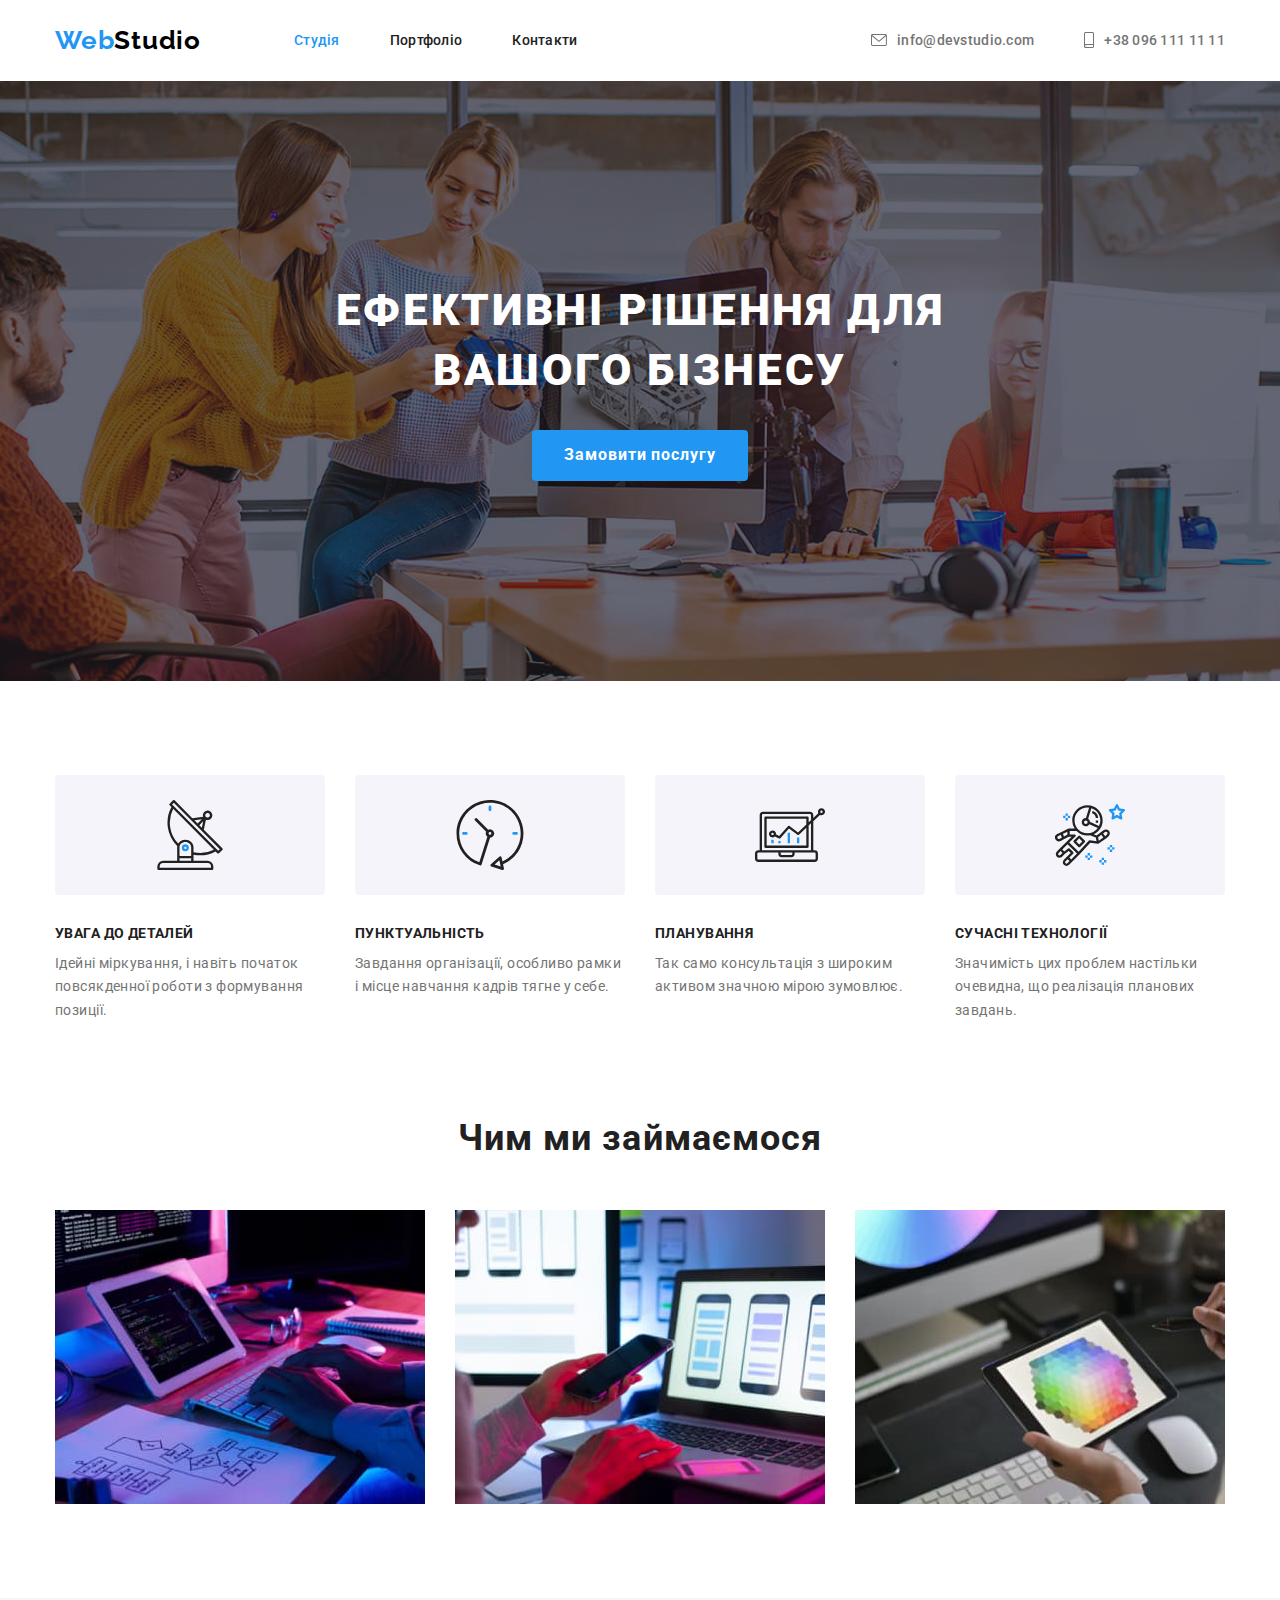
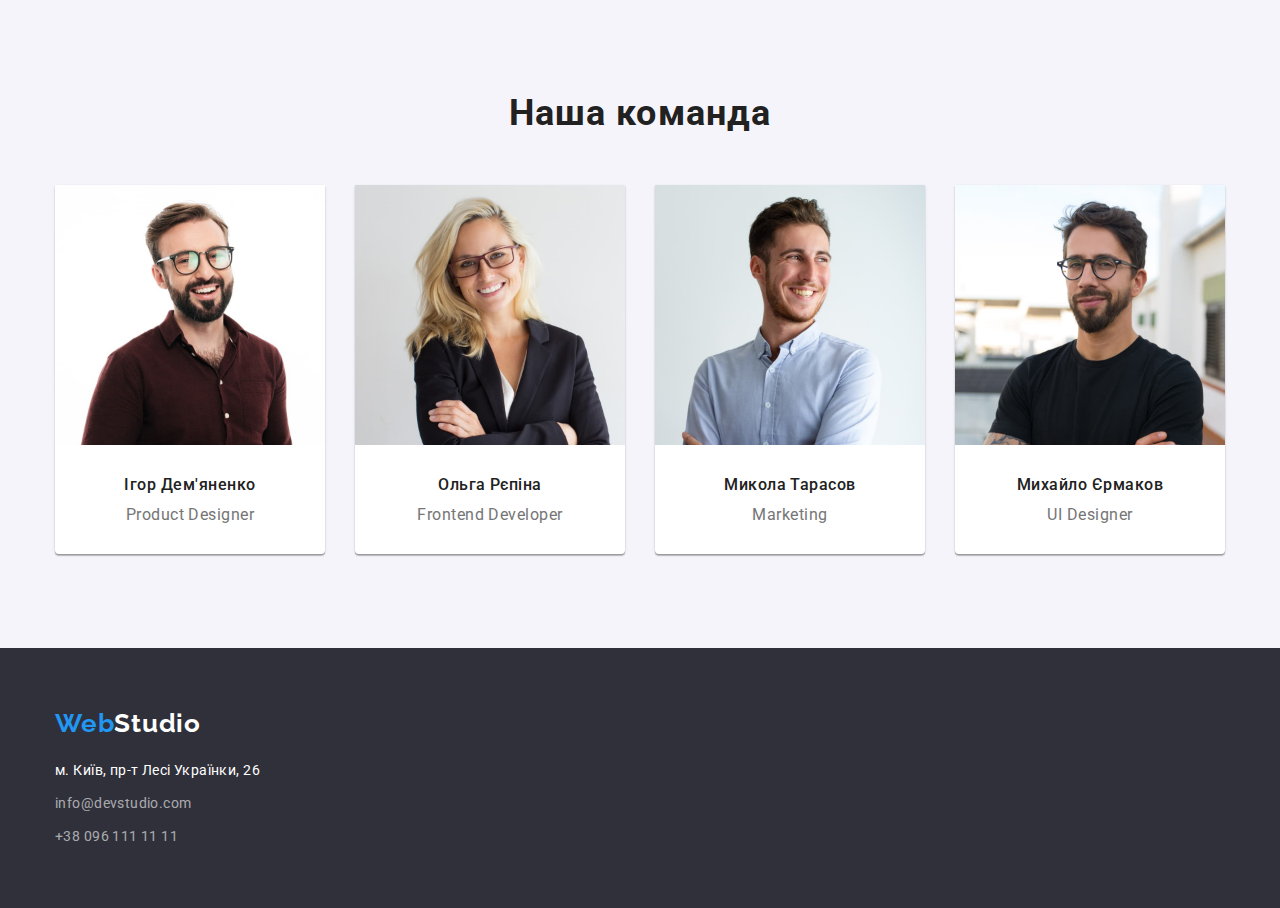
==== index.html @ e199e10a "додає 4 зображення до секціі Особливості" ====
<!DOCTYPE html>
<html lang="uk-UA">
  <head>
    <meta charset="UTF-8" />
    <meta http-equiv="X-UA-Compatible" content="IE=edge" />
    <meta name="viewport" content="width=device-width, initial-scale=1.0" />
    <title>Студія</title>
    <link rel="preconnect" href="https://fonts.googleapis.com" />
    <link rel="preconnect" href="https://fonts.gstatic.com" crossorigin />
    <link
      href="https://fonts.googleapis.com/css2?family=Raleway:wght@700&family=Roboto:wght@400;500;700;900&display=swap"
      rel="stylesheet"
    />
    <link
      rel="stylesheet"
      href="https://cdnjs.cloudflare.com/ajax/libs/modern-normalize/1.1.0/modern-normalize.min.css"
    />
    <link rel="stylesheet" href="./css/styles.css" />
  </head>

  <body>
    <header class="header-box">
      <!--Навігація-->
      <div class="container main-nav">
        <nav class="second-nav">
          <a class="logo-main" href="#" title="logo">Web<span class="logo-black">Studio</span></a>
          <ul class="site-nav">
            <li class="item">
              <a class="nav-list active-site" href="#">Студія</a>
            </li>
            <li class="item">
              <a class="nav-list" href="./portfolio.html">Портфоліо</a>
            </li>
            <li class="item">
              <a class="nav-list" href="#">Контакти</a>
            </li>
          </ul>
        </nav>
        <!--Контакт-->
        <ul class="auth-nav">
          <li class="item">
            <a class="contact" href="mailto:info@devstudio.com">
              <svg width="16px" height="12px" class="icon-envelope">
                <use href="./images/icons.svg#icon-envelope"></use>
              </svg>
              info@devstudio.com
            </a>
          </li>
          <li class="item">
            <a class="contact" href="tel:+380961111111">
              <svg width="10px" height="16px" class="icon-smartphone">
                <use href="./images/icons.svg#icon-smartphone"></use>
              </svg>
              +38 096 111 11 11
            </a>
          </li>
        </ul>
      </div>
    </header>
    <main>
      <!--Шапка-->

      <section class="hero-bg">
        <div class="container">
          <h1 class="title-hero">
            Ефективні рішення для <br />
            вашого бізнесу
          </h1>
          <button class="button-hero" type="button" name="Замовити послугу">
            Замовити послугу
          </button>
        </div>
      </section>

      <!--Особливості-->
      <section class="section bottom-pad">
        <div class="container">
          <h2 class="visually-hidden">Особливості</h2>
          <ul class="benefits-list">
            <li class="item">
              <div class="benefits-img">
                <svg class="benefits-icon" width="70" height="70">
                  <use href="./images/icons.svg#icon-antenna-1"></use>
                </svg>
              </div>
              <h3 class="title-features">УВАГА ДО ДЕТАЛЕЙ</h3>
              <p class="features-description">
                Ідейні міркування, і навіть початок повсякденної роботи з формування позиції.
              </p>
            </li>
            <li class="item">
              <div class="benefits-img">
                <svg class="benefits-icon" width="70" height="70">
                  <use href="./images/icons.svg#icon-clock-1"></use>
                </svg>
              </div>
              <h3 class="title-features">ПУНКТУАЛЬНІСТЬ</h3>
              <p class="features-description">
                Завдання організації, особливо рамки і місце навчання кадрів тягне у себе.
              </p>
            </li>
            <li class="item">
              <div class="benefits-img">
                <svg class="benefits-icon" width="70" height="70">
                  <use href="./images/icons.svg#icon-diagram-1"></use>
                </svg>
              </div>
              <h3 class="title-features">ПЛАНУВАННЯ</h3>
              <p class="features-description">
                Так само консультація з широким активом значною мірою зумовлює.
              </p>
            </li>

            <li class="item">
              <div class="benefits-img">
                <svg class="benefits-icon" width="70" height="70">
                  <use href="./images/icons.svg#icon-astronaut-1"></use>
                </svg>
              </div>
              <h3 class="title-features">СУЧАСНІ ТЕХНОЛОГІЇ</h3>
              <p class="features-description">
                Значимість цих проблем настільки очевидна, що реалізація планових завдань.
              </p>
            </li>
          </ul>
        </div>
      </section>
      <!--Чим ми займаємося-->
      <section class="section">
        <div class="container">
          <h2 class="second-title">Чим ми займаємося</h2>
          <ul class="doing-list">
            <li class="item">
              <img src="./images/box1.jpg" alt="Програміст набирає код" width="370" />
            </li>
            <li class="item">
              <img
                src="./images/box2.jpg"
                alt="Програміст адаптує сайт на мобільні присторої"
                width="370"
              />
            </li>
            <li class="item">
              <img src="./images/box3.jpg" alt="Програміст підбирає колір до сайту" width="370" />
            </li>
          </ul>
        </div>
      </section>

      <!--Наша команда-->
      <section class="box-team">
        <div class="container">
          <h2 class="second-title">Наша команда</h2>
          <ul class="team-list">
            <li class="team-card">
              <img src="./images/img1.jpg" alt="Молодий хлопець в сорочці і окулярах" width="270" />
              <div class="box-description">
                <p class="team-name">Ігор Дем'яненко</p>
                <p class="team-description">Product Designer</p>
              </div>
            </li>
            <li class="team-card">
              <img src="./images/img2.jpg" alt="Молода дівчина блондинка " width="270" />
              <div class="box-description">
                <p class="team-name">Ольга Рєпіна</p>
                <p class="team-description">Frontend Developer</p>
              </div>
            </li>
            <li class="team-card">
              <img src="./images/img3.jpg" alt="Молодий рижий хлопець" width="270" />
              <div class="box-description">
                <p class="team-name">Микола Тарасов</p>
                <p class="team-description">Marketing</p>
              </div>
            </li>
            <li class="team-card">
              <img
                src="./images/img4.jpg"
                alt="Молодий хлопець в футболці і окулярах"
                width="270"
              />
              <div class="box-description">
                <p class="team-name">Михайло Єрмаков</p>
                <p class="team-description">UI Designer</p>
              </div>
            </li>
          </ul>
        </div>
      </section>
    </main>
    <footer class="footer">
      <div class="container">
        <a class="logo-main" href="#" title="logo">Web<span class="logo-white">Studio</span></a>

        <address class="address">
          <ul>
            <li class="address-list">
              <a
                class="address-map address-decoration"
                href="https://goo.gl/maps/9zyACpa9hZPZb91w9"
                target="_blank"
                rel="nofollow noopener noreferrer"
                >м. Київ, пр-т Лесі Українки, 26</a
              >
            </li>
            <li class="address-list">
              <a class="address-mt address-decoration" href="mailto:info@devstudio.com"
                >info@devstudio.com</a
              >
            </li>
            <li class="address-list">
              <a class="address-mt address-decoration" href="+380961111111">+38 096 111 11 11</a>
            </li>
          </ul>
        </address>
      </div>
    </footer>
  </body>
</html>
---- css/styles.css ----
/* колір основного тексту #757575  */
/* колір вторичного тексту #212121 */
/* акцент #2196F3 */
/* білий #FFFFFF */
:root {
  --main-color: #757575;
  --second-color: #212121;
  --accent-color: #2196f3;
  --defult-color: #ffffff;
}

body {
  background-color: var(--defult-color);
  font-family: 'Raleway', sans-serif;
  font-family: 'Roboto', sans-serif;
}

ul {
  list-style: none;
  margin: 0;
  padding: 0;
}
a {
  text-decoration: none;
}

p {
  color: var(--main-color);
  padding: 0;
  margin: 0;
}

h1,
h2,
h3,
h4,
h5 {
  padding: 0;
  margin: 0;
}

img {
  display: block;
  width: 100%;
  height: auto;
}

/* Навігаційне меню */

.border {
  border-bottom: 1px solid #ececec;
}
.main-nav {
  display: flex;
  align-items: center;
  justify-content: space-between;
}
.second-nav {
  display: flex;
  align-items: center;
}

/* Лого */
.container {
  width: 1200px;
  padding: 0 15px;
  margin: 0 auto;
}
.logo-main {
  color: var(--accent-color);
  font-family: Raleway;
  font-weight: 700;
  font-size: 26px;
  line-height: 1.2;
  letter-spacing: 0.03em;
}
.logo-black {
  color: #000000;
}
.logo-white {
  color: var(--defult-color);
}

/* Список меню */

.site-nav {
  display: flex;
  margin-left: 93px;
}
.site-nav .item {
  margin-right: 50px;
}
.site-nav .item:last-child {
  margin-right: 0;
}
.nav-list {
  color: var(--second-color);
  font-weight: 500;
  font-size: 14px;
  line-height: 1.2;
  letter-spacing: 0.02em;

  display: block;
  padding: 32px 0;
}
.nav-list:hover,
.nav-list:focus {
  color: var(--accent-color);
}
.active-site {
  color: var(--accent-color);
}

/* Контакти */

.icon-envelope{
 align-self: center;
 margin-right: 10px;
 fill: currentColor;
}
.contact:hover .icon-envelope{
  fill: var(--accent-color);
}
.contact:hover .icon-smartphone{
  fill: var(--accent-color);
}

    

.icon-smartphone{
  align-self: center;
  margin-right: 10px;
  fill:currentColor;
}
.auth-nav {
  display: flex;
  margin-left: auto;
}
.auth-nav .item {
  margin-right: 50px;
}
.auth-nav .item:last-child {
  margin-right: 0;
}
.contact {
  display: inline-flex;
  color: var(--main-color);
  font-weight: 500;
  font-size: 14px;
  line-height: 1.2;
  letter-spacing: 0.02em;

  padding: 32px 0;
}

.contact:hover,
.contact:focus {
  color: var(--accent-color);
}

/* hero */
.hero-bg {
  background-color: #c4c4c4;
  background-image:linear-gradient(to right, rgba(47, 48, 58, 0.4), rgba(47, 48, 58, 0.4)),url(../images/hero-bg.jpg);
  background-repeat: no-repeat;
  background-position: center;
  background-size: 1600px;

  text-align: center;
  padding: 200px 0;
}
.center {
  width: 1600px;
  margin: auto;
}
.title-hero {
  color: var(--defult-color);
  font-weight: 900;
  font-size: 44px;
  line-height: 1.36;
  letter-spacing: 0.06em;
  text-transform: uppercase;
  margin-top: 0;
  margin-bottom: 30px;
}
.button-hero {
  display: inline-block;
  color: var(--defult-color);
  background-color: var(--accent-color);
  font-weight: 700;
  font-size: 16px;
  line-height: 1.9;
  text-align: center;
  letter-spacing: 0.06em;
  cursor: pointer;

  border-radius: 4px;
  border: none;
  padding: 10px 32px;
  min-width: 216px;
}
.button-hero:hover,
.button-hero:focus {
  color: var(--second-color);
  box-shadow: 0px 4px 4px rgba(0, 0, 0, 0.15);
}

/* Особливості */
.benefits-img{
  display: flex;
  background-color:#F5F4FA;
  height: 120px;
  width: 270px;
  margin-bottom: 30px;
  border-radius: 4px;
  justify-content: center;
  }
  .benefits-icon{
    align-self:center;
  }


.box {
  padding-top: 94px;
  padding-bottom: 94px;
}
.section {
  padding: 94px 0;
}
.bottom-pad {
  padding-bottom: 0;
}
.benefits-list {
  display: flex;
}
.benefits-list .item {
  width: 270px;
  margin-right: 30px;
}
.benefits-list .item:nth-child(4n) {
  margin-right: 0;
}

.visually-hidden {
  position: absolute;
  white-space: nowrap;
  width: 1px;
  height: 1px;
  overflow: hidden;
  border: 0;
  padding: 0;
  clip: rect(0 0 0 0);
  clip-path: inset(50%);
  margin: -1px;
}

.second-title {
  color: var(--second-color);
  font-size: 36px;
  line-height: 1.2;
  text-align: center;
  letter-spacing: 0.03em;
  margin-bottom: 50px;
}
.doing-list {
  display: flex;
}
.doing-list .item {
  width: 370px;
  margin-right: 30px;
}
.doing-list .item:nth-child(3n) {
  margin-right: 0px;
}

.title-features {
  color: var(--second-color);
  font-size: 14px;
  line-height: 1.2;
  letter-spacing: 0.03em;
  text-transform: uppercase;
  margin-bottom: 10px;
}

.features-description {
  color: var(--main-color);
  font-size: 14px;
  line-height: 1.7;
  letter-spacing: 0.03em;
}

/* Наша команда */
.box-team {
  background: #f5f4fa;
  padding: 94px 0;
  min-width: 1200px;
}
.team-card {
  background: #ffffff;
  box-shadow: 0px 1px 3px rgba(0, 0, 0, 0.12), 0px 1px 1px rgba(0, 0, 0, 0.14),
    0px 2px 1px rgba(0, 0, 0, 0.2);
  border-radius: 0px 0px 4px 4px;
  width: 270px;
}
.team-list {
  display: flex;
}
.team-list .team-card {
  margin-right: 30px;
}
.team-list .team-card:nth-child(4n) {
  margin-right: 0px;
}

.team-name {
  color: var(--second-color);
  font-weight: 500;
  font-size: 16px;
  line-height: 1.2;
  letter-spacing: 0.03em;
}
.team-description {
  color: var(--main-color);
  font-size: 16px;
  line-height: 1.2;
  letter-spacing: 0.03em;
  margin-top: 10px;
}
.box-description {
  text-align: center;
  padding: 30px 0;
}

/* Футер */
.footer {
  background-color: #2f303a;
  padding: 60px 0; /*Тимчасово*/
  min-width: 1200px;
}

.address {
  margin-top: 20px;
}
.address-list:not(:last-child) {
  margin-bottom: 9px;
}
.address-map {
  color: var(--defult-color);
}
.address-mt {
  color: rgba(255, 255, 255, 0.6);
}
.address-decoration {
  font-size: 14px;
  line-height: 1.7;
  letter-spacing: 0.03em;
  font-style: normal;
}

.address-map:hover,
.address-map:focus {
  color: var(--accent-color);
}
.address-mt:hover,
.address-mt:focus {
  color: var(--accent-color);
}

/* Portfolio */

/* fillter */
.button-fillter {
  color: var(--second-color);
  background-color: #f5f4fa;
  font-weight: 500;
  font-size: 16px;
  line-height: 1.6;
  letter-spacing: 0.03em;
  cursor: pointer;

  border-radius: 4px;
  border: 1px solid transparent;

  padding: 6px 22px;
}
.filter-list {
  margin-bottom: 50px;
  display: flex;
  justify-content: center;
}
.filter-list .item {
  margin-right: 8px;
}
.filter-list .item:nth-child(5n) {
  margin-right: 0;
}
.button-fillter:hover,
.button-fillter:focus {
  color: var(--defult-color);
  background-color: var(--accent-color);
  border: 1px solid transparent;
  box-shadow: 0px 3px 1px rgba(0, 0, 0, 0.1), 0px 1px 2px rgba(0, 0, 0, 0.08),
    0px 2px 2px rgba(0, 0, 0, 0.12);
}

/* Examples */
.works-item-list {
  display: flex;
  flex-wrap: wrap;
  margin: -15px;
}

.exampls {
  font-size: 18px;
  line-height: 2;
  letter-spacing: 0.06em;
  text-align: left;
  color: var(--second-color);

  margin-bottom: 4px;
}
.examples-desc {
  font-size: 16px;
  line-height: 1.9;
  letter-spacing: 0.03em;
}
.card-box {
  padding: 20px 24px;
  border-bottom: 1px solid #eeeeee;
  border-left: 1px solid #eeeeee;
  border-right: 1px solid #eeeeee;
}
.img-list {
  width: 370px;
  margin: 15px;
}
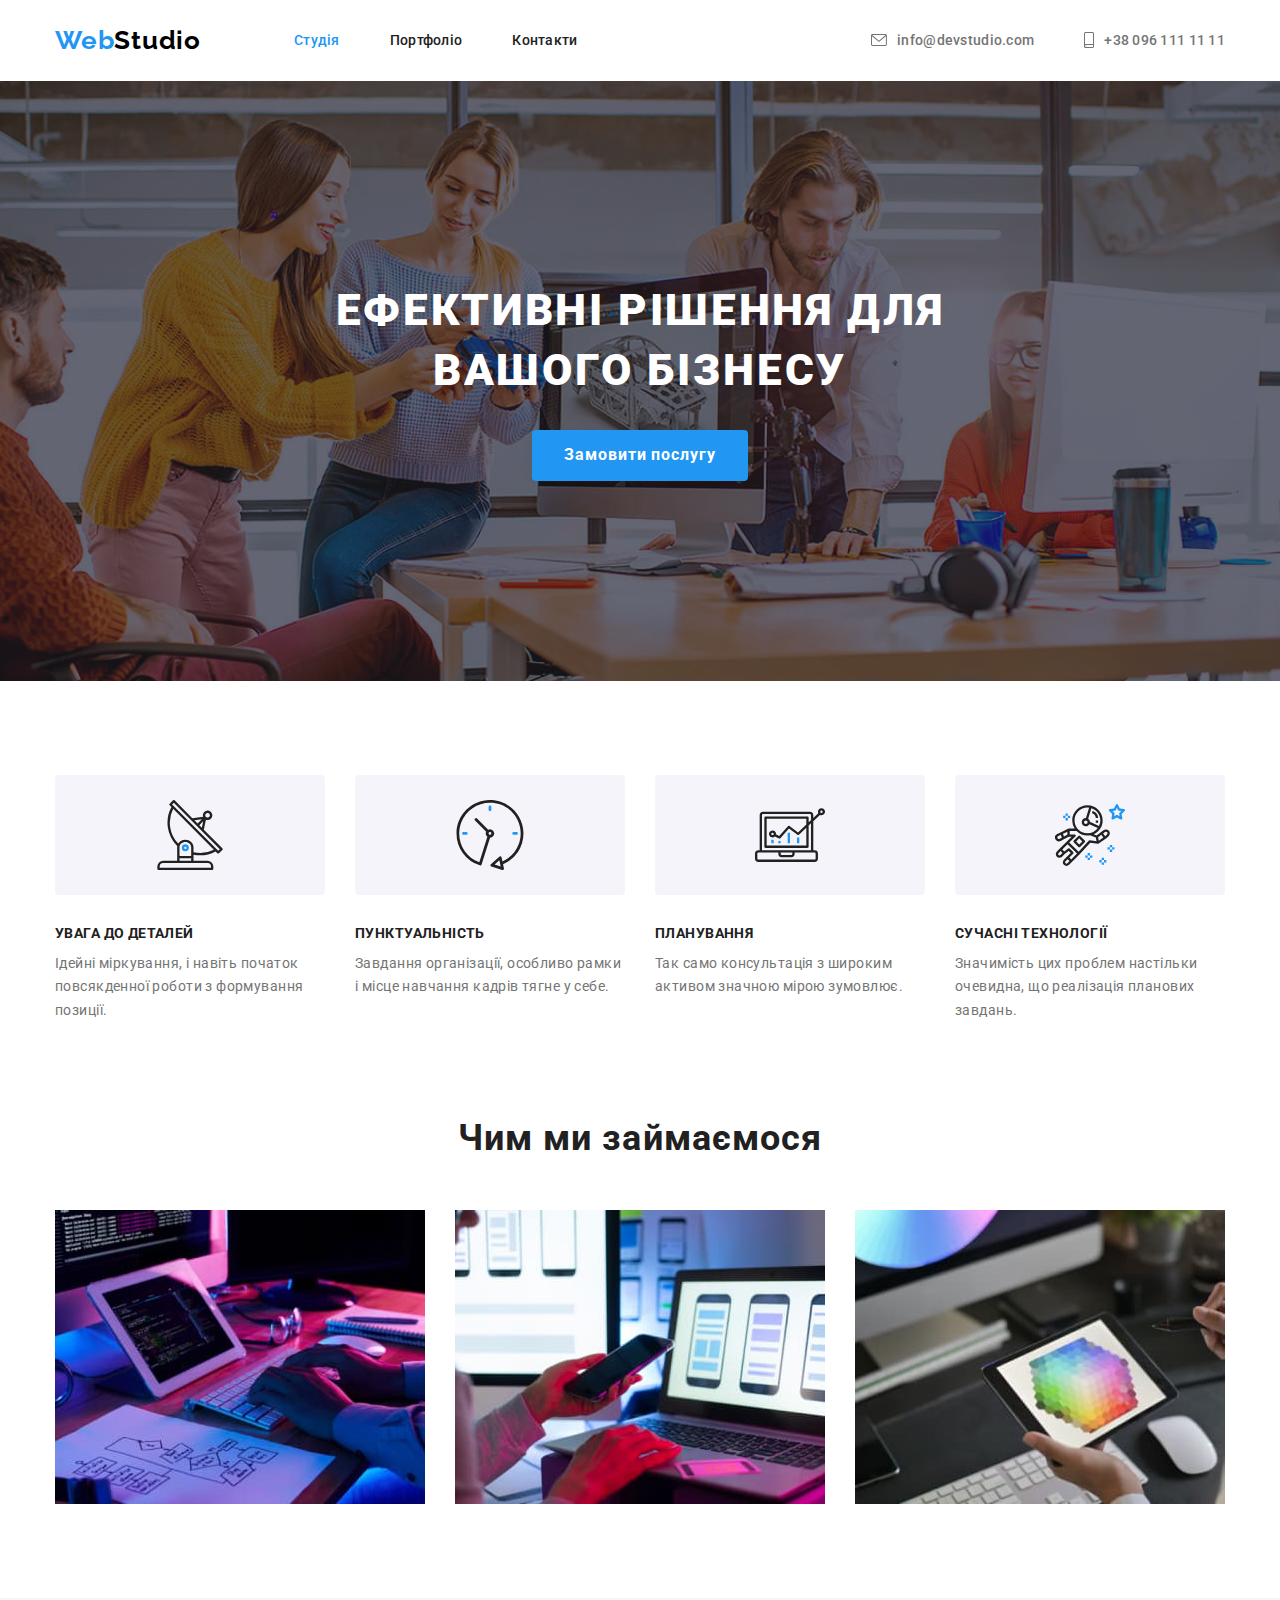
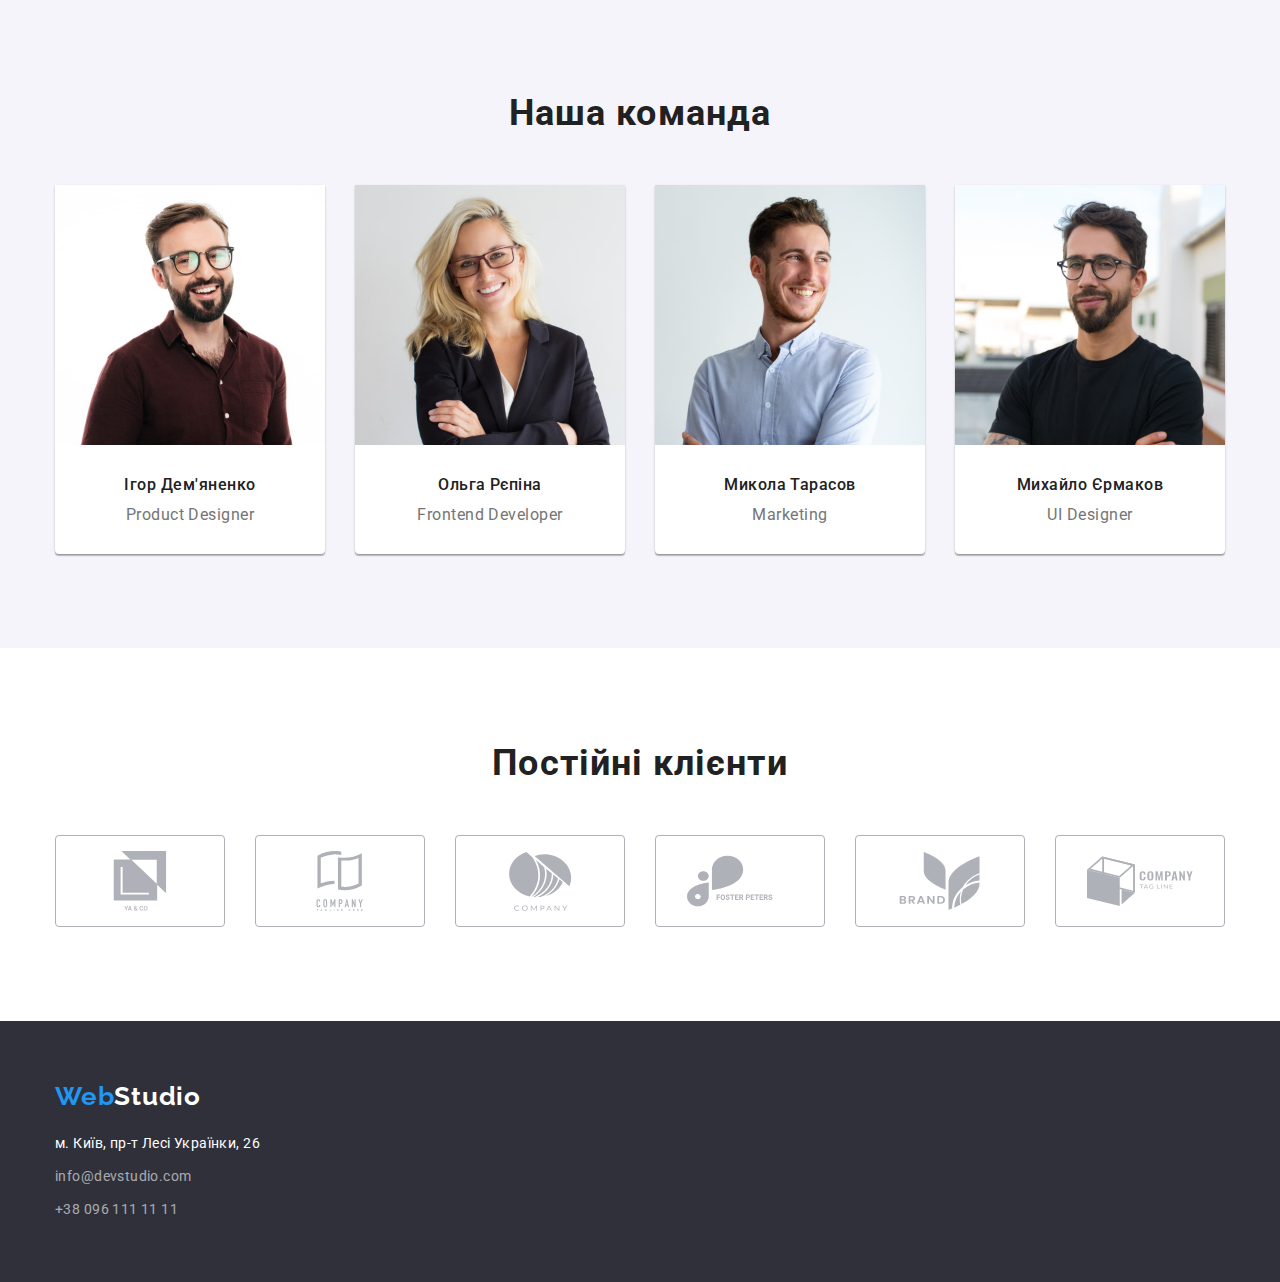
==== commit 5400458b: "Додає блок Наші Партнери" ====
--- a/index.html
+++ b/index.html
@@ -187,6 +187,45 @@
           </ul>
         </div>
       </section>
+
+      <!-- Постійні клієнти -->
+      <section class="clients">
+        <div class="container">
+          <h2 class="second-title">Постійні клієнти</h2>
+          <ul class="clients-list">
+            <li class="clients-item">
+              <svg class="clients-icon" width="106" height="60">
+                <use href="./images/icons.svg#icon-group"></use>
+              </svg>
+            </li>
+            <li class="clients-item">
+              <svg class="clients-icon" width="106" height="60">
+                <use href="./images/icons.svg#icon-group-1"></use>
+              </svg>
+            </li>
+            <li class="clients-item">
+              <svg class="clients-icon" width="106" height="60">
+                <use href="./images/icons.svg#icon-group-2"></use>
+              </svg>
+            </li>
+            <li class="clients-item">
+              <svg class="clients-icon" width="106" height="60">
+                <use href="./images/icons.svg#icon-group-3"></use>
+              </svg>
+            </li>
+            <li class="clients-item">
+              <svg class="clients-icon" width="106" height="60">
+                <use href="./images/icons.svg#icon-group-4"></use>
+              </svg>
+            </li>
+            <li class="clients-item">
+              <svg class="clients-icon" width="106" height="60">
+                <use href="./images/icons.svg#icon-group-5"></use>
+              </svg>
+            </li>
+          </ul>
+        </div>
+      </section>
     </main>
     <footer class="footer">
       <div class="container">
--- a/css/styles.css
+++ b/css/styles.css
@@ -330,6 +330,25 @@
   text-align: center;
   padding: 30px 0;
 }
+.clients{
+  padding: 94px 0;
+}
+.clients-list{
+  display: flex;
+}
+.clients-item{
+  display: flex;
+  height: 92px;
+  width: 170px;
+  border:1px solid #AFB1B8;
+  border-radius:4px;
+  margin-right: 30px;
+  justify-content: center;
+  align-items:center;
+}
+.clients-item:last-child{
+  margin-right: 0;
+}
 
 /* Футер */
 .footer {
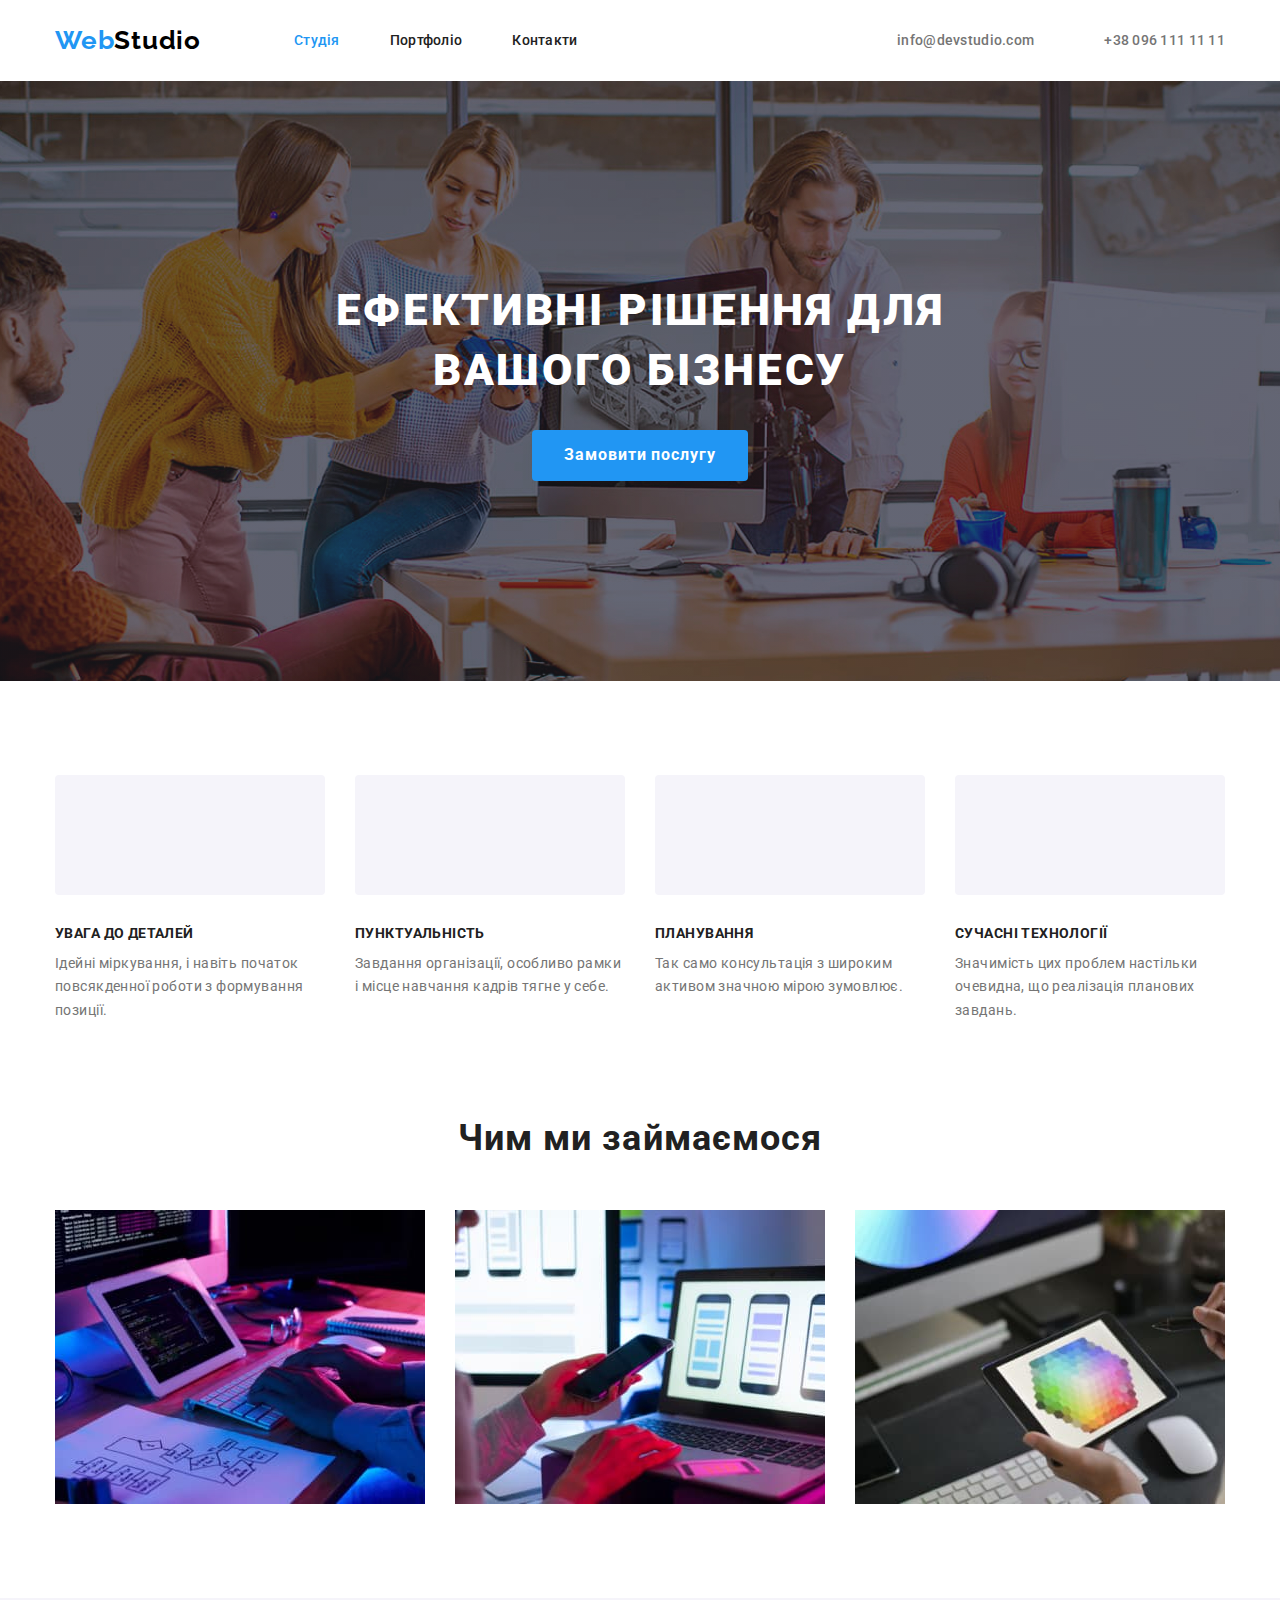
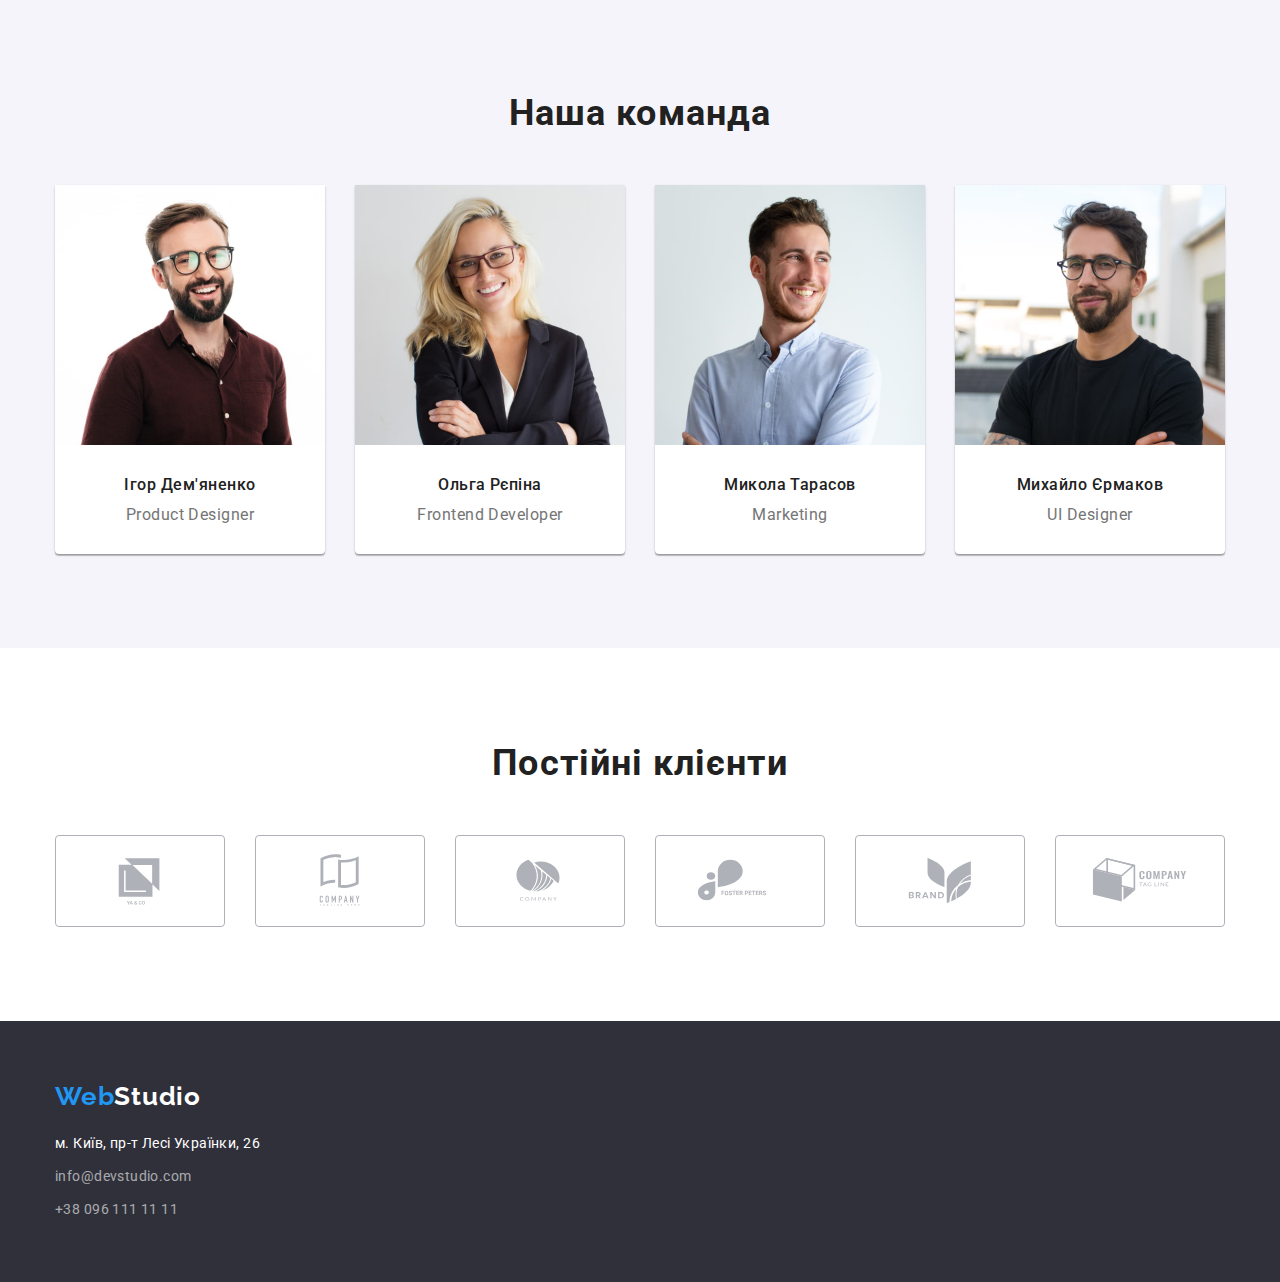
==== commit 54dc86d1: "додає ефект ховер в секцію Наші Партнери" ====
--- a/index.html
+++ b/index.html
@@ -194,34 +194,58 @@
           <h2 class="second-title">Постійні клієнти</h2>
           <ul class="clients-list">
             <li class="clients-item">
-              <svg class="clients-icon" width="106" height="60">
-                <use href="./images/icons.svg#icon-group"></use>
-              </svg>
-            </li>
-            <li class="clients-item">
-              <svg class="clients-icon" width="106" height="60">
-                <use href="./images/icons.svg#icon-group-1"></use>
-              </svg>
-            </li>
-            <li class="clients-item">
-              <svg class="clients-icon" width="106" height="60">
-                <use href="./images/icons.svg#icon-group-2"></use>
-              </svg>
-            </li>
-            <li class="clients-item">
-              <svg class="clients-icon" width="106" height="60">
-                <use href="./images/icons.svg#icon-group-3"></use>
-              </svg>
-            </li>
-            <li class="clients-item">
-              <svg class="clients-icon" width="106" height="60">
-                <use href="./images/icons.svg#icon-group-4"></use>
-              </svg>
-            </li>
-            <li class="clients-item">
-              <svg class="clients-icon" width="106" height="60">
-                <use href="./images/icons.svg#icon-group-5"></use>
-              </svg>
+              <a href="#" class="group-link" title="yaco">
+                <div class="client-box">
+                  <svg class="clients-icon" width="106" height="60">
+                    <use href="./images/icons.svg#icon-Logo"></use>
+                  </svg>
+                </div>
+              </a>
+            </li>
+            <li class="clients-item">
+              <a href="#" class="group-link" title="tegline">
+                <div class="client-box">
+                  <svg class="clients-icon" width="106" height="60">
+                    <use href="./images/icons.svg#icon-Logo-1"></use>
+                  </svg>
+                </div>
+              </a>
+            </li>
+            <li class="clients-item">
+              <a href="#" class="group-link" title="company">
+                <div class="client-box">
+                  <svg class="clients-icon" width="106" height="60">
+                    <use href="./images/icons.svg#icon-Logo-2"></use>
+                  </svg>
+                </div>
+              </a>
+            </li>
+            <li class="clients-item">
+              <a href="#" class="group-link" title="foster">
+                <div class="client-box">
+                  <svg class="clients-icon" width="106" height="60">
+                    <use href="./images/icons.svg#icon-Logo-3"></use>
+                  </svg>
+                </div>
+              </a>
+            </li>
+            <li class="clients-item">
+              <a href="#" class="group-link" title="brand">
+                <div class="client-box">
+                  <svg class="clients-icon" width="106" height="60">
+                    <use href="./images/icons.svg#icon-Logo-4"></use>
+                  </svg>
+                </div>
+              </a>
+            </li>
+            <li class="clients-item">
+              <a href="#" class="group-link" title="company">
+                <div class="client-box">
+                  <svg class="clients-icon" width="106" height="60">
+                    <use href="./images/icons.svg#icon-Logo-5"></use>
+                  </svg>
+                </div>
+              </a>
             </li>
           </ul>
         </div>
--- a/css/styles.css
+++ b/css/styles.css
@@ -335,20 +335,34 @@
 }
 .clients-list{
   display: flex;
-}
-.clients-item{
-  display: flex;
+  justify-content: space-between;
+}
+.client-box{
+  border:1px solid #AFB1B8;
+  border-radius:4px;
   height: 92px;
   width: 170px;
-  border:1px solid #AFB1B8;
-  border-radius:4px;
-  margin-right: 30px;
+  display: flex;
+  
   justify-content: center;
   align-items:center;
 }
-.clients-item:last-child{
-  margin-right: 0;
-}
+
+.clients-icon{
+ fill: #AFB1B8;
+  
+}
+
+.group-link:hover .clients-icon{
+  fill:var(--accent-color);
+}
+.group-link:hover .client-box{
+  border-color: var(--accent-color);
+}
+
+
+
+
 
 /* Футер */
 .footer {
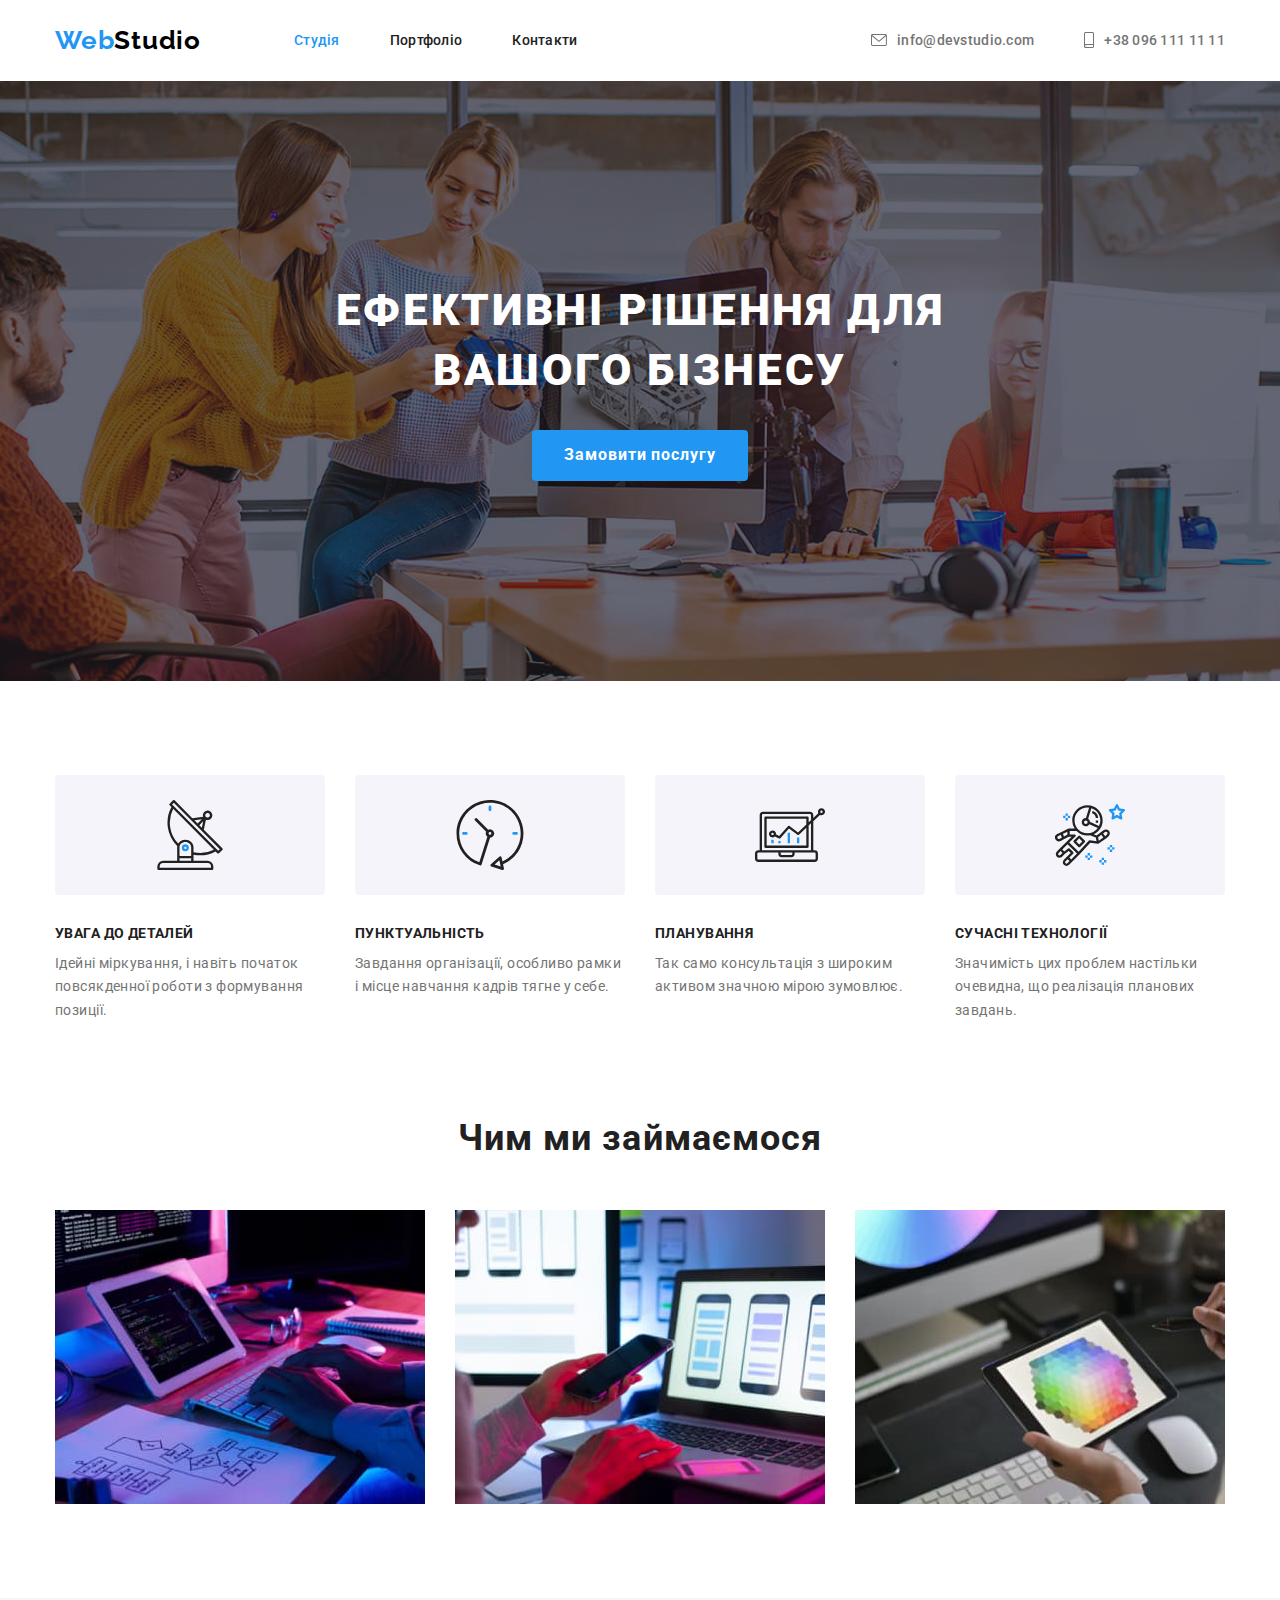
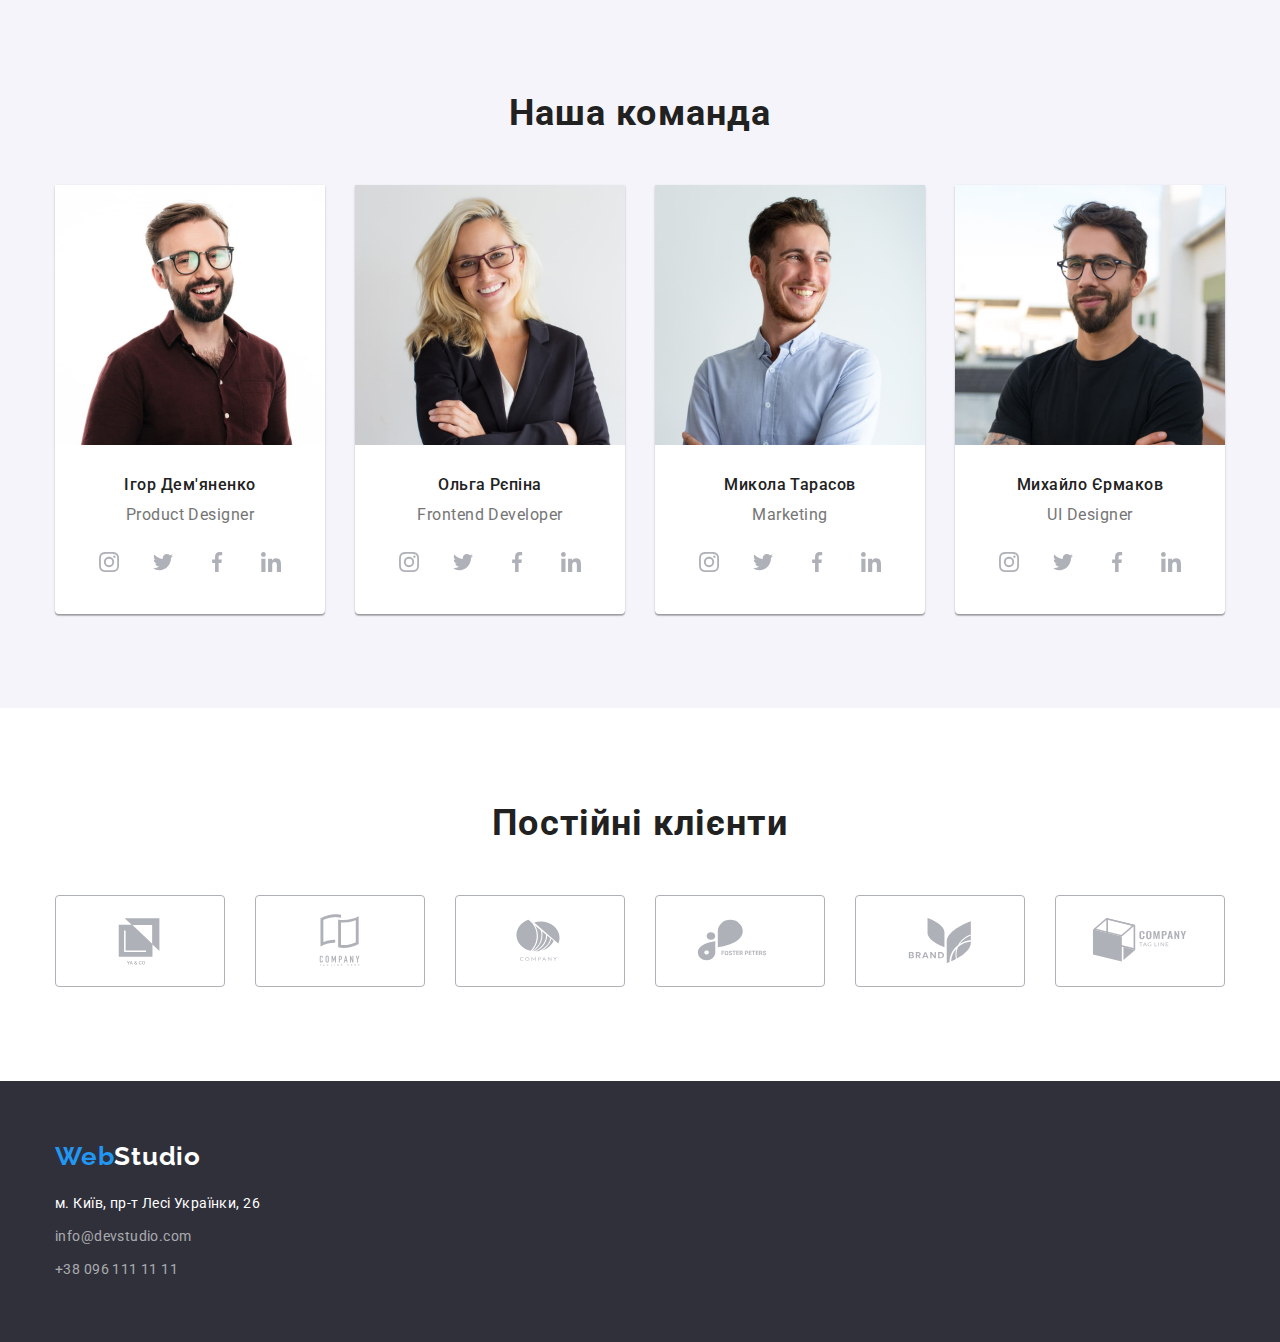
==== commit 305936a6: "додає іконки інтернет посилань блок Команда" ====
--- a/index.html
+++ b/index.html
@@ -158,6 +158,36 @@
                 <p class="team-name">Ігор Дем'яненко</p>
                 <p class="team-description">Product Designer</p>
               </div>
+              <ul class="internet-list">
+                <li class="internet-item">
+                  <a href="" class="internet-link">
+                    <svg class="internet-icon" width="20" height="20">
+                      <use href="./images/icons.svg#icon-instagram-2"></use>
+                    </svg>
+                  </a>
+                </li>
+                <li class="internet-item">
+                  <a href="" class="internet-link">
+                    <svg class="internet-icon" width="20" height="20">
+                      <use href="./images/icons.svg#icon-twitter-1"></use>
+                    </svg>
+                  </a>
+                </li>
+                <li class="internet-item">
+                  <a href="" class="internet-link">
+                    <svg class="internet-icon" width="20" height="20">
+                      <use href="./images/icons.svg#icon-facebook-1"></use>
+                    </svg>
+                  </a>
+                </li>
+                <li class="internet-item">
+                  <a href="" class="internet-link">
+                    <svg class="internet-icon" width="20" height="20">
+                      <use href="./images/icons.svg#icon-linkedin-1"></use>
+                    </svg>
+                  </a>
+                </li>
+              </ul>
             </li>
             <li class="team-card">
               <img src="./images/img2.jpg" alt="Молода дівчина блондинка " width="270" />
@@ -165,6 +195,36 @@
                 <p class="team-name">Ольга Рєпіна</p>
                 <p class="team-description">Frontend Developer</p>
               </div>
+              <ul class="internet-list">
+                <li class="internet-item">
+                  <a href="" class="internet-link">
+                    <svg class="internet-icon" width="20" height="20">
+                      <use href="./images/icons.svg#icon-instagram-2"></use>
+                    </svg>
+                  </a>
+                </li>
+                <li class="internet-item">
+                  <a href="" class="internet-link">
+                    <svg class="internet-icon" width="20" height="20">
+                      <use href="./images/icons.svg#icon-twitter-1"></use>
+                    </svg>
+                  </a>
+                </li>
+                <li class="internet-item">
+                  <a href="" class="internet-link">
+                    <svg class="internet-icon" width="20" height="20">
+                      <use href="./images/icons.svg#icon-facebook-1"></use>
+                    </svg>
+                  </a>
+                </li>
+                <li class="internet-item">
+                  <a href="" class="internet-link">
+                    <svg class="internet-icon" width="20" height="20">
+                      <use href="./images/icons.svg#icon-linkedin-1"></use>
+                    </svg>
+                  </a>
+                </li>
+              </ul>
             </li>
             <li class="team-card">
               <img src="./images/img3.jpg" alt="Молодий рижий хлопець" width="270" />
@@ -172,6 +232,36 @@
                 <p class="team-name">Микола Тарасов</p>
                 <p class="team-description">Marketing</p>
               </div>
+              <ul class="internet-list">
+                <li class="internet-item">
+                  <a href="" class="internet-link">
+                    <svg class="internet-icon" width="20" height="20">
+                      <use href="./images/icons.svg#icon-instagram-2"></use>
+                    </svg>
+                  </a>
+                </li>
+                <li class="internet-item">
+                  <a href="" class="internet-link">
+                    <svg class="internet-icon" width="20" height="20">
+                      <use href="./images/icons.svg#icon-twitter-1"></use>
+                    </svg>
+                  </a>
+                </li>
+                <li class="internet-item">
+                  <a href="" class="internet-link">
+                    <svg class="internet-icon" width="20" height="20">
+                      <use href="./images/icons.svg#icon-facebook-1"></use>
+                    </svg>
+                  </a>
+                </li>
+                <li class="internet-item">
+                  <a href="" class="internet-link">
+                    <svg class="internet-icon" width="20" height="20">
+                      <use href="./images/icons.svg#icon-linkedin-1"></use>
+                    </svg>
+                  </a>
+                </li>
+              </ul>
             </li>
             <li class="team-card">
               <img
@@ -183,6 +273,36 @@
                 <p class="team-name">Михайло Єрмаков</p>
                 <p class="team-description">UI Designer</p>
               </div>
+              <ul class="internet-list">
+                <li class="internet-item">
+                  <a href="" class="internet-link">
+                    <svg class="internet-icon" width="20" height="20">
+                      <use href="./images/icons.svg#icon-instagram-2"></use>
+                    </svg>
+                  </a>
+                </li>
+                <li class="internet-item">
+                  <a href="" class="internet-link">
+                    <svg class="internet-icon" width="20" height="20">
+                      <use href="./images/icons.svg#icon-twitter-1"></use>
+                    </svg>
+                  </a>
+                </li>
+                <li class="internet-item">
+                  <a href="" class="internet-link">
+                    <svg class="internet-icon" width="20" height="20">
+                      <use href="./images/icons.svg#icon-facebook-1"></use>
+                    </svg>
+                  </a>
+                </li>
+                <li class="internet-item">
+                  <a href="" class="internet-link">
+                    <svg class="internet-icon" width="20" height="20">
+                      <use href="./images/icons.svg#icon-linkedin-1"></use>
+                    </svg>
+                  </a>
+                </li>
+              </ul>
             </li>
           </ul>
         </div>
--- a/css/styles.css
+++ b/css/styles.css
@@ -113,24 +113,22 @@
 
 /* Контакти */
 
-.icon-envelope{
- align-self: center;
- margin-right: 10px;
- fill: currentColor;
-}
-.contact:hover .icon-envelope{
-  fill: var(--accent-color);
-}
-.contact:hover .icon-smartphone{
-  fill: var(--accent-color);
-}
-
-    
-
-.icon-smartphone{
+.icon-envelope {
   align-self: center;
   margin-right: 10px;
-  fill:currentColor;
+  fill: currentColor;
+}
+.contact:hover .icon-envelope {
+  fill: var(--accent-color);
+}
+.contact:hover .icon-smartphone {
+  fill: var(--accent-color);
+}
+
+.icon-smartphone {
+  align-self: center;
+  margin-right: 10px;
+  fill: currentColor;
 }
 .auth-nav {
   display: flex;
@@ -160,11 +158,11 @@
 
 /* hero */
 .hero-bg {
-  background-color: #c4c4c4;
-  background-image:linear-gradient(to right, rgba(47, 48, 58, 0.4), rgba(47, 48, 58, 0.4)),url(../images/hero-bg.jpg);
+  background-color: #2f303a;
+  background-image: linear-gradient(to right, rgba(47, 48, 58, 0.4), rgba(47, 48, 58, 0.4)),
+    url(../images/hero-bg.jpg);
   background-repeat: no-repeat;
   background-position: center;
-  background-size: 1600px;
 
   text-align: center;
   padding: 200px 0;
@@ -206,19 +204,18 @@
 }
 
 /* Особливості */
-.benefits-img{
-  display: flex;
-  background-color:#F5F4FA;
+.benefits-img {
+  display: flex;
+  background-color: #f5f4fa;
   height: 120px;
   width: 270px;
   margin-bottom: 30px;
   border-radius: 4px;
   justify-content: center;
-  }
-  .benefits-icon{
-    align-self:center;
-  }
-
+}
+.benefits-icon {
+  align-self: center;
+}
 
 .box {
   padding-top: 94px;
@@ -328,41 +325,74 @@
 }
 .box-description {
   text-align: center;
-  padding: 30px 0;
-}
-.clients{
+  padding-top: 30px;
+}
+.internet-item{
+  width:44px ;
+  height: 44px;
+  
+  margin-right: 10px;
+  
+}
+.internet-item:last-child{
+  margin-right: 0;
+}
+.internet-link:hover{
+  background-color:var(--accent-color);
+}
+.internet-list{
+  display: flex;
+  justify-content: center;
+  margin-top: 16px;
+  margin-bottom: 30px;
+}
+.internet-link{
+  width: 100%;
+  height: 100%;
+  display: flex;
+  justify-content: center;
+  align-items:center;
+  background-color:#FFFFFF;
+  
+  border-radius:50%;
+  
+}
+.internet-icon{
+  fill:#AFB1B8;
+}
+.internet-link:hover .internet-icon{
+  fill:#FFFFFF;
+}
+
+/* Партнери */
+.clients {
   padding: 94px 0;
 }
-.clients-list{
+.clients-list {
   display: flex;
   justify-content: space-between;
 }
-.client-box{
-  border:1px solid #AFB1B8;
-  border-radius:4px;
+.client-box {
+  border: 1px solid #afb1b8;
+  border-radius: 4px;
   height: 92px;
   width: 170px;
   display: flex;
-  
+
   justify-content: center;
-  align-items:center;
-}
-
-.clients-icon{
- fill: #AFB1B8;
-  
-}
-
-.group-link:hover .clients-icon{
-  fill:var(--accent-color);
-}
-.group-link:hover .client-box{
+  align-items: center;
+}
+
+.clients-icon {
+  fill: #afb1b8;
+}
+
+.group-link:hover .clients-icon {
+  fill: var(--accent-color);
+}
+.group-link:hover .client-box {
   border-color: var(--accent-color);
 }
-
-
-
-
 
 /* Футер */
 .footer {
@@ -467,3 +497,7 @@
   width: 370px;
   margin: 15px;
 }
+
+.link-works:hover .shadow{
+  box-shadow: 0px 1px 1px rgba(0, 0, 0, 0.12), 0px 4px 4px rgba(0, 0, 0, 0.06), 1px 4px 6px rgba(0, 0, 0, 0.16);
+}
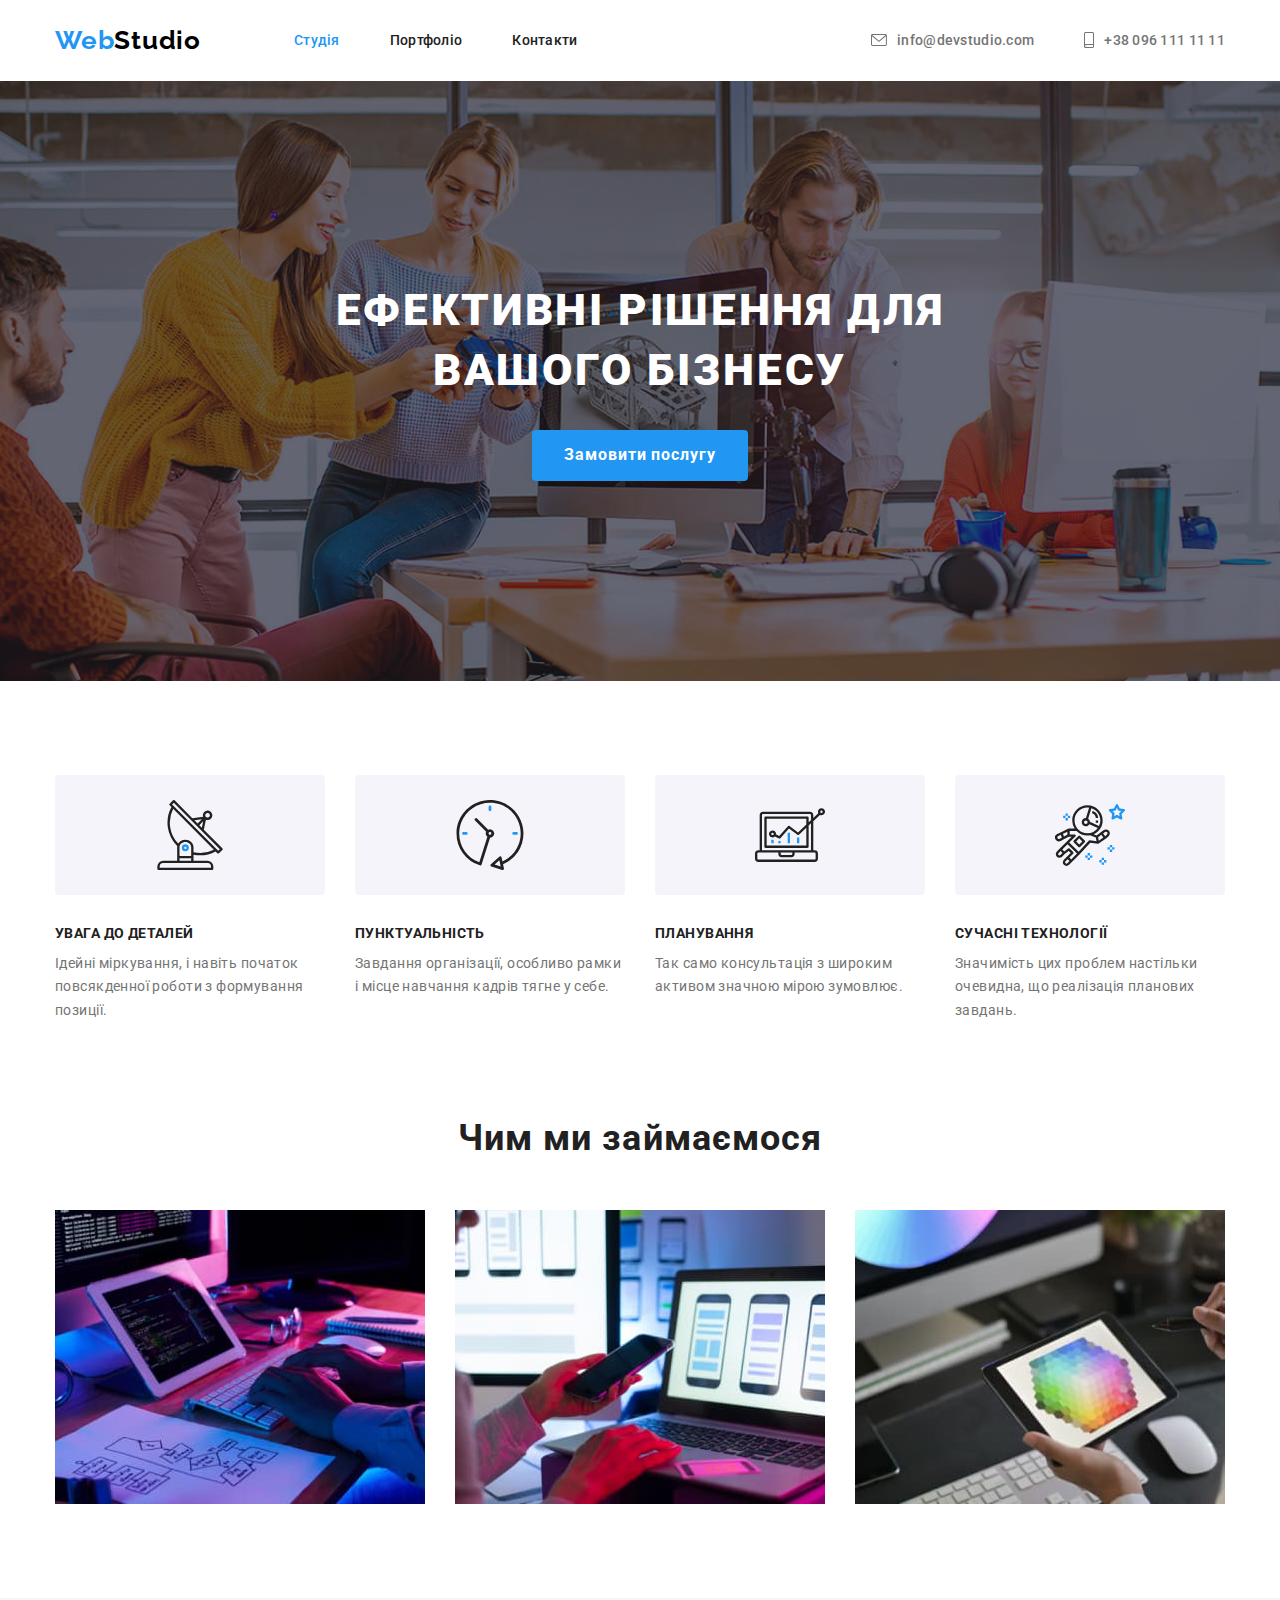
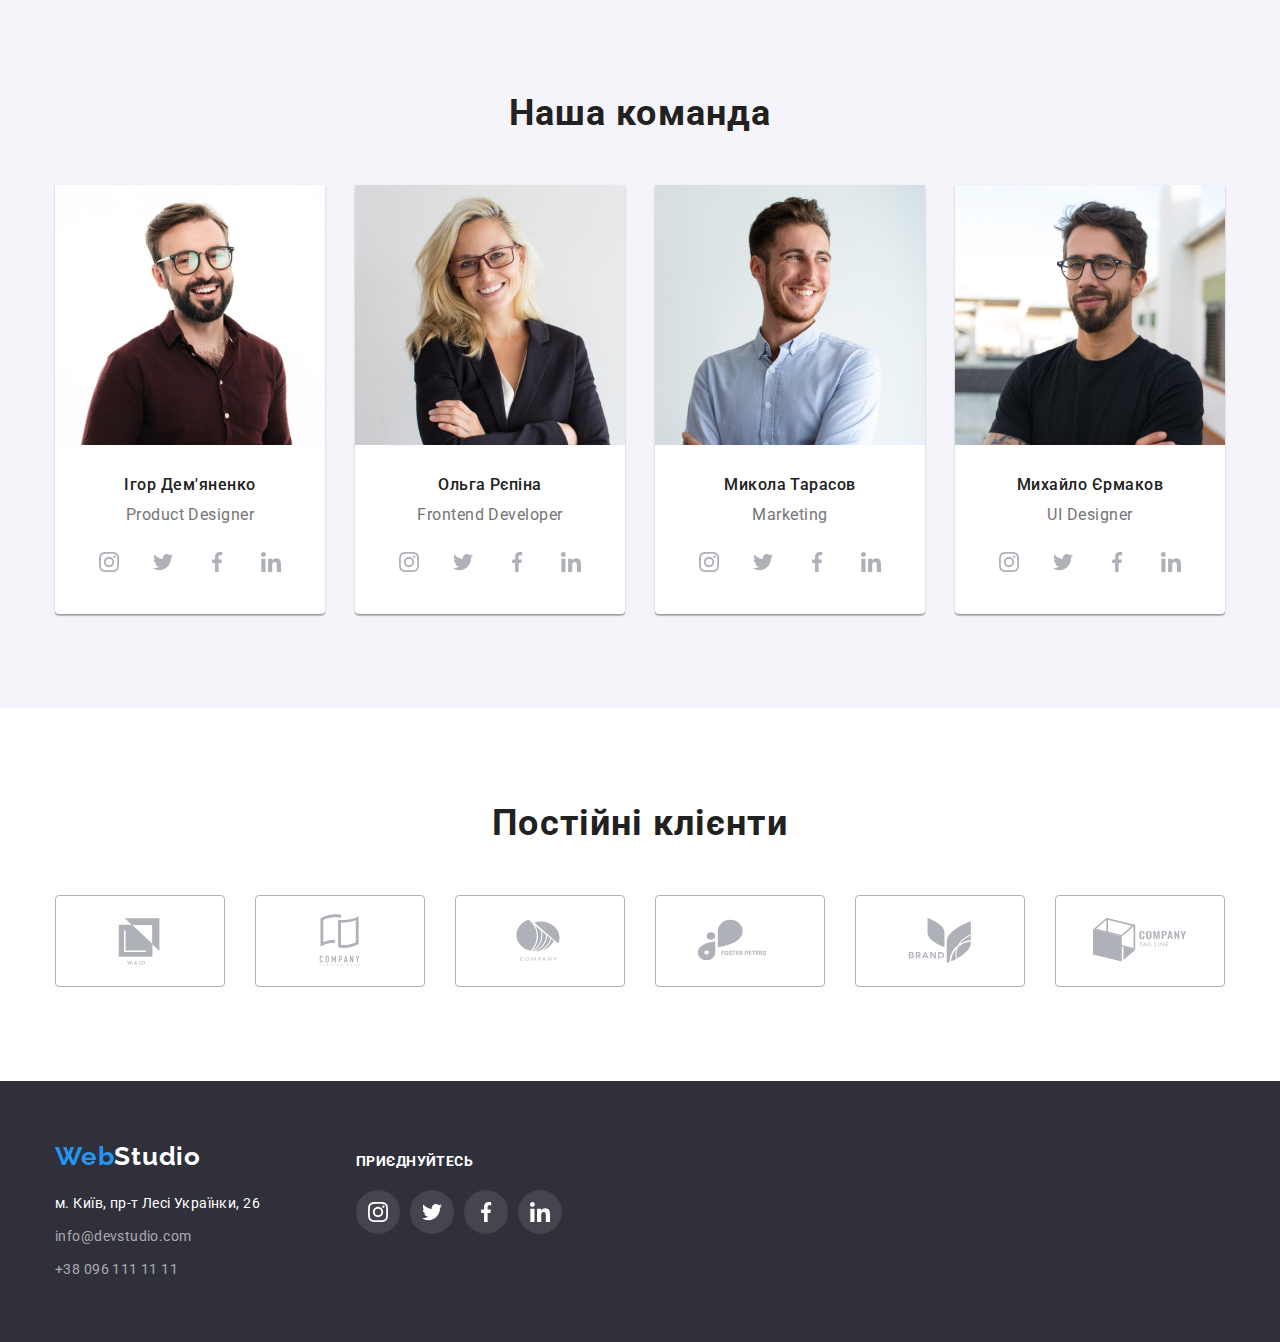
==== commit 077329b0: "Додає svg іконки до блоку footer" ====
--- a/index.html
+++ b/index.html
@@ -373,29 +373,68 @@
     </main>
     <footer class="footer">
       <div class="container">
-        <a class="logo-main" href="#" title="logo">Web<span class="logo-white">Studio</span></a>
-
-        <address class="address">
-          <ul>
-            <li class="address-list">
-              <a
-                class="address-map address-decoration"
-                href="https://goo.gl/maps/9zyACpa9hZPZb91w9"
-                target="_blank"
-                rel="nofollow noopener noreferrer"
-                >м. Київ, пр-т Лесі Українки, 26</a
-              >
-            </li>
-            <li class="address-list">
-              <a class="address-mt address-decoration" href="mailto:info@devstudio.com"
-                >info@devstudio.com</a
-              >
-            </li>
-            <li class="address-list">
-              <a class="address-mt address-decoration" href="+380961111111">+38 096 111 11 11</a>
-            </li>
-          </ul>
-        </address>
+        <div class="footer-wrapper">
+          <div class="addres-box">
+            <a class="logo-main" href="#" title="logo">Web<span class="logo-white">Studio</span></a>
+
+            <address class="address">
+              <ul>
+                <li class="address-list">
+                  <a
+                    class="address-map address-decoration"
+                    href="https://goo.gl/maps/9zyACpa9hZPZb91w9"
+                    target="_blank"
+                    rel="nofollow noopener noreferrer"
+                    >м. Київ, пр-т Лесі Українки, 26</a
+                  >
+                </li>
+                <li class="address-list">
+                  <a class="address-mt address-decoration" href="mailto:info@devstudio.com"
+                    >info@devstudio.com</a
+                  >
+                </li>
+                <li class="address-list">
+                  <a class="address-mt address-decoration" href="+380961111111"
+                    >+38 096 111 11 11</a
+                  >
+                </li>
+              </ul>
+            </address>
+          </div>
+          <div class="connect-box">
+            <h3 class="connect-title">приєднуйтесь</h3>
+            <ul class="connect-list">
+              <li class="connect-item">
+                <a href="" class="connect-link">
+                  <svg class="connect-icon" width="20" height="20">
+                    <use href="./images/icons.svg#icon-instagram-2"></use>
+                  </svg>
+                </a>
+              </li>
+              <li class="connect-item">
+                <a href="" class="connect-link">
+                  <svg class="connect-icon" width="20" height="20">
+                    <use href="./images/icons.svg#icon-twitter-1"></use>
+                  </svg>
+                </a>
+              </li>
+              <li class="connect-item">
+                <a href="" class="connect-link">
+                  <svg class="connect-icon" width="20" height="20">
+                    <use href="./images/icons.svg#icon-facebook-1"></use>
+                  </svg>
+                </a>
+              </li>
+              <li class="connect-item">
+                <a href="" class="connect-link">
+                  <svg class="connect-icon" width="20" height="20">
+                    <use href="./images/icons.svg#icon-linkedin-1"></use>
+                  </svg>
+                </a>
+              </li>
+            </ul>
+          </div>
+        </div>
       </div>
     </footer>
   </body>
--- a/css/styles.css
+++ b/css/styles.css
@@ -337,7 +337,7 @@
 .internet-item:last-child{
   margin-right: 0;
 }
-.internet-link:hover{
+.internet-link:hover,.internet-link:focus{
   background-color:var(--accent-color);
 }
 .internet-list{
@@ -361,6 +361,9 @@
   fill:#AFB1B8;
 }
 .internet-link:hover .internet-icon{
+  fill:#FFFFFF;
+}
+.internet-link:focus .internet-icon{
   fill:#FFFFFF;
 }
 
@@ -393,16 +396,30 @@
 .group-link:hover .client-box {
   border-color: var(--accent-color);
 }
-
+.group-link:focus .clients-icon {
+  fill: var(--accent-color);
+}
+.group-link:focus .client-box {
+  border-color: var(--accent-color);
+}
 /* Футер */
 .footer {
   background-color: #2f303a;
   padding: 60px 0; /*Тимчасово*/
   min-width: 1200px;
 }
+.footer-wrapper{
+  display: flex;
+  
+}
 
 .address {
+  display: block;
   margin-top: 20px;
+  width: 231px;
+}
+.addres-box{
+  margin-right: 70px;
 }
 .address-list:not(:last-child) {
   margin-bottom: 9px;
@@ -428,6 +445,50 @@
 .address-mt:focus {
   color: var(--accent-color);
 }
+.connect-box{
+  margin-top: 12px;
+}
+.connect-title{
+  color:#FFFFFF;
+  font-size: 14px;
+  line-height: 1.2;
+  letter-spacing: 0.03em;
+  text-transform: uppercase;
+
+}
+.connect-list{
+  display: flex;
+ 
+  margin-top: 20px;
+}
+.connect-item{
+  width: 44px;
+  height: 44px;
+  margin-right: 10px;
+ 
+  
+}
+.connect-item:last-child{
+  margin-right: 0;
+}
+.connect-link{
+  width: 100%;
+  height: 100%;
+  display: flex;
+  justify-content: center;
+  align-items:center;
+  background-color:rgba(255, 255, 255, 0.1);
+  
+  border-radius:50%;
+  
+}
+.connect-icon{
+  fill: var(--defult-color);
+}
+.connect-link:hover,.connect-link:focus{
+  background-color:var(--accent-color);
+}
+
 
 /* Portfolio */
 
@@ -501,3 +562,6 @@
 .link-works:hover .shadow{
   box-shadow: 0px 1px 1px rgba(0, 0, 0, 0.12), 0px 4px 4px rgba(0, 0, 0, 0.06), 1px 4px 6px rgba(0, 0, 0, 0.16);
 }
+.link-works:focus .shadow{
+  box-shadow: 0px 1px 1px rgba(0, 0, 0, 0.12), 0px 4px 4px rgba(0, 0, 0, 0.06), 1px 4px 6px rgba(0, 0, 0, 0.16);
+}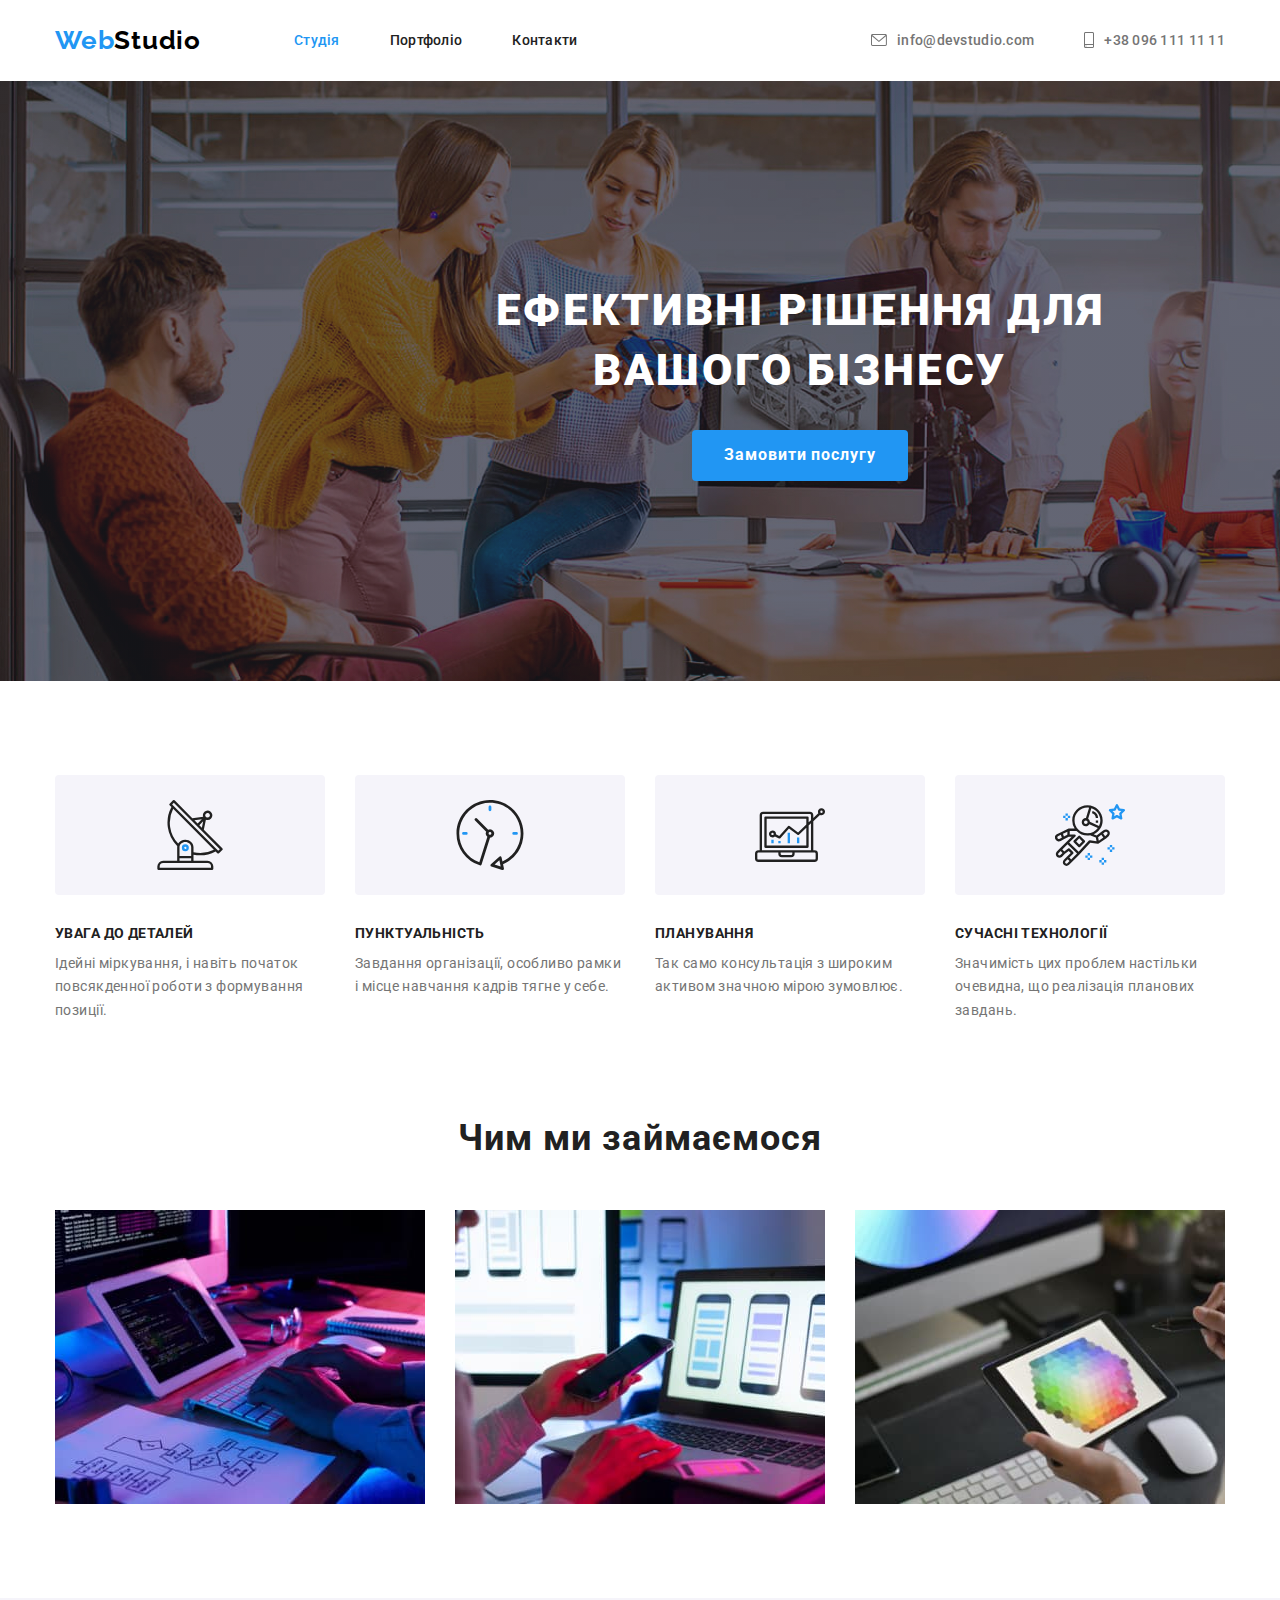
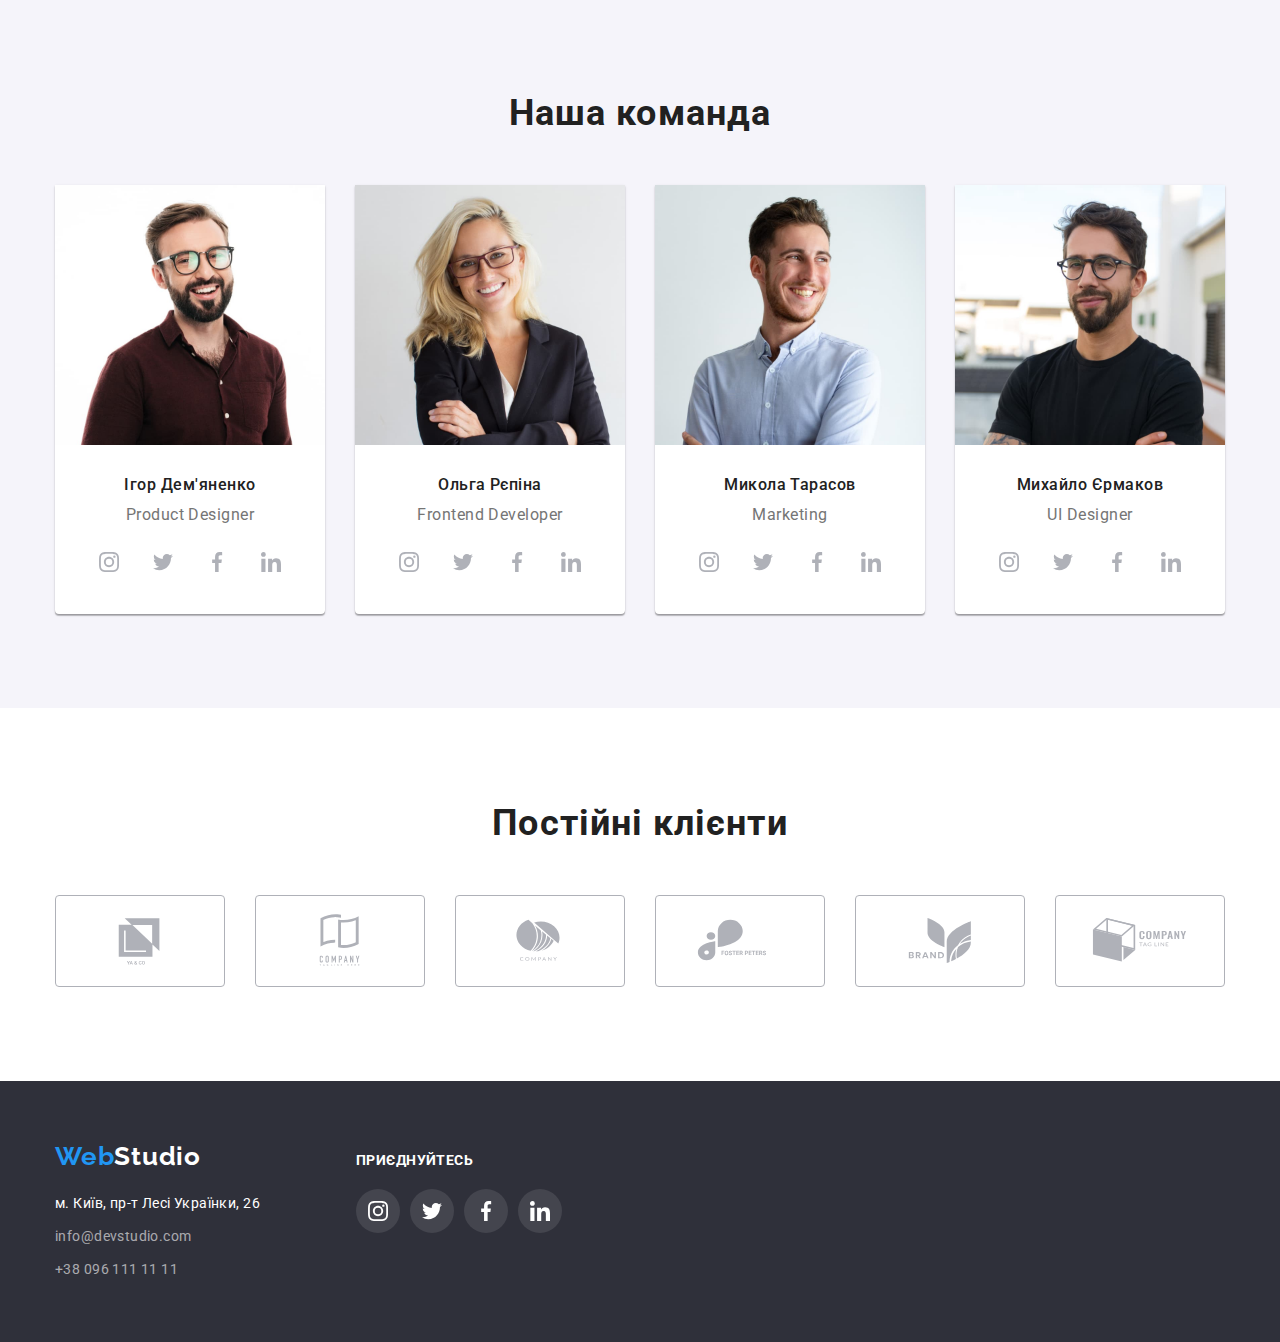
==== commit 96b0d949: "Виправлення у блоці Постійні клієнти" ====
--- a/index.html
+++ b/index.html
@@ -315,56 +315,44 @@
           <ul class="clients-list">
             <li class="clients-item">
               <a href="#" class="group-link" title="yaco">
-                <div class="client-box">
-                  <svg class="clients-icon" width="106" height="60">
-                    <use href="./images/icons.svg#icon-Logo"></use>
-                  </svg>
-                </div>
+                <svg class="clients-icon" width="106" height="60">
+                  <use href="./images/icons.svg#icon-Logo"></use>
+                </svg>
               </a>
             </li>
             <li class="clients-item">
               <a href="#" class="group-link" title="tegline">
-                <div class="client-box">
-                  <svg class="clients-icon" width="106" height="60">
-                    <use href="./images/icons.svg#icon-Logo-1"></use>
-                  </svg>
-                </div>
+                <svg class="clients-icon" width="106" height="60">
+                  <use href="./images/icons.svg#icon-Logo-1"></use>
+                </svg>
               </a>
             </li>
             <li class="clients-item">
               <a href="#" class="group-link" title="company">
-                <div class="client-box">
-                  <svg class="clients-icon" width="106" height="60">
-                    <use href="./images/icons.svg#icon-Logo-2"></use>
-                  </svg>
-                </div>
+                <svg class="clients-icon" width="106" height="60">
+                  <use href="./images/icons.svg#icon-Logo-2"></use>
+                </svg>
               </a>
             </li>
             <li class="clients-item">
               <a href="#" class="group-link" title="foster">
-                <div class="client-box">
-                  <svg class="clients-icon" width="106" height="60">
-                    <use href="./images/icons.svg#icon-Logo-3"></use>
-                  </svg>
-                </div>
+                <svg class="clients-icon" width="106" height="60">
+                  <use href="./images/icons.svg#icon-Logo-3"></use>
+                </svg>
               </a>
             </li>
             <li class="clients-item">
               <a href="#" class="group-link" title="brand">
-                <div class="client-box">
-                  <svg class="clients-icon" width="106" height="60">
-                    <use href="./images/icons.svg#icon-Logo-4"></use>
-                  </svg>
-                </div>
+                <svg class="clients-icon" width="106" height="60">
+                  <use href="./images/icons.svg#icon-Logo-4"></use>
+                </svg>
               </a>
             </li>
             <li class="clients-item">
               <a href="#" class="group-link" title="company">
-                <div class="client-box">
-                  <svg class="clients-icon" width="106" height="60">
-                    <use href="./images/icons.svg#icon-Logo-5"></use>
-                  </svg>
-                </div>
+                <svg class="clients-icon" width="106" height="60">
+                  <use href="./images/icons.svg#icon-Logo-5"></use>
+                </svg>
               </a>
             </li>
           </ul>
--- a/css/styles.css
+++ b/css/styles.css
@@ -162,8 +162,10 @@
   background-image: linear-gradient(to right, rgba(47, 48, 58, 0.4), rgba(47, 48, 58, 0.4)),
     url(../images/hero-bg.jpg);
   background-repeat: no-repeat;
+  width: 1600px;
   background-position: center;
-
+  margin: auto;
+  
   text-align: center;
   padding: 200px 0;
 }
@@ -375,7 +377,7 @@
   display: flex;
   justify-content: space-between;
 }
-.client-box {
+/* .client-box {
   border: 1px solid #afb1b8;
   border-radius: 4px;
   height: 92px;
@@ -384,22 +386,32 @@
 
   justify-content: center;
   align-items: center;
-}
-
+} */
+.group-link{
+  border: 1px solid #afb1b8;
+  border-radius: 4px;
+  height: 92px;
+  width: 170px;
+  display: flex;
+
+  justify-content: center;
+  align-items: center;
+  color:var(--accent-color);
+}
 .clients-icon {
   fill: #afb1b8;
 }
 
 .group-link:hover .clients-icon {
-  fill: var(--accent-color);
-}
-.group-link:hover .client-box {
+  fill: currentColor;
+}
+.group-link:hover{
   border-color: var(--accent-color);
 }
 .group-link:focus .clients-icon {
-  fill: var(--accent-color);
-}
-.group-link:focus .client-box {
+  fill: currentColor;
+}
+.group-link:focus{
   border-color: var(--accent-color);
 }
 /* Футер */
@@ -410,6 +422,7 @@
 }
 .footer-wrapper{
   display: flex;
+  align-items:baseline;
   
 }
 
@@ -445,9 +458,7 @@
 .address-mt:focus {
   color: var(--accent-color);
 }
-.connect-box{
-  margin-top: 12px;
-}
+
 .connect-title{
   color:#FFFFFF;
   font-size: 14px;
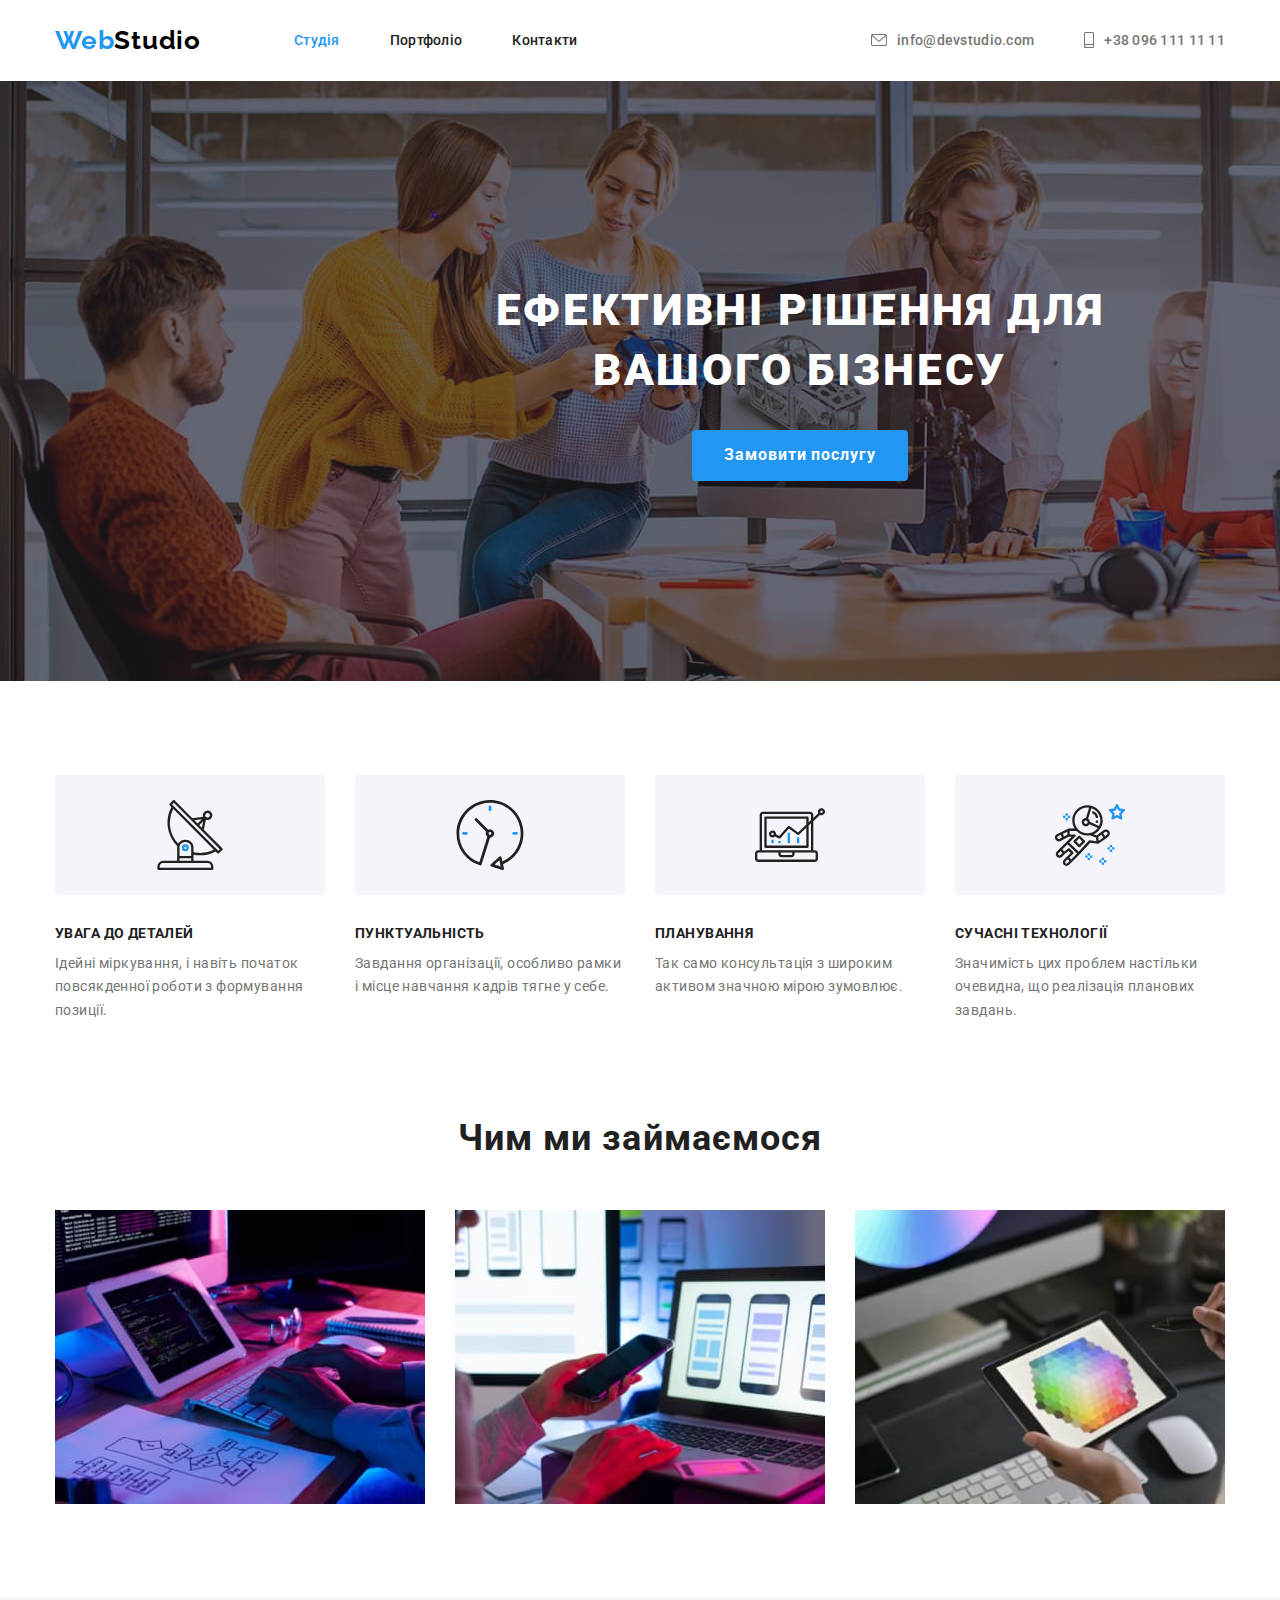
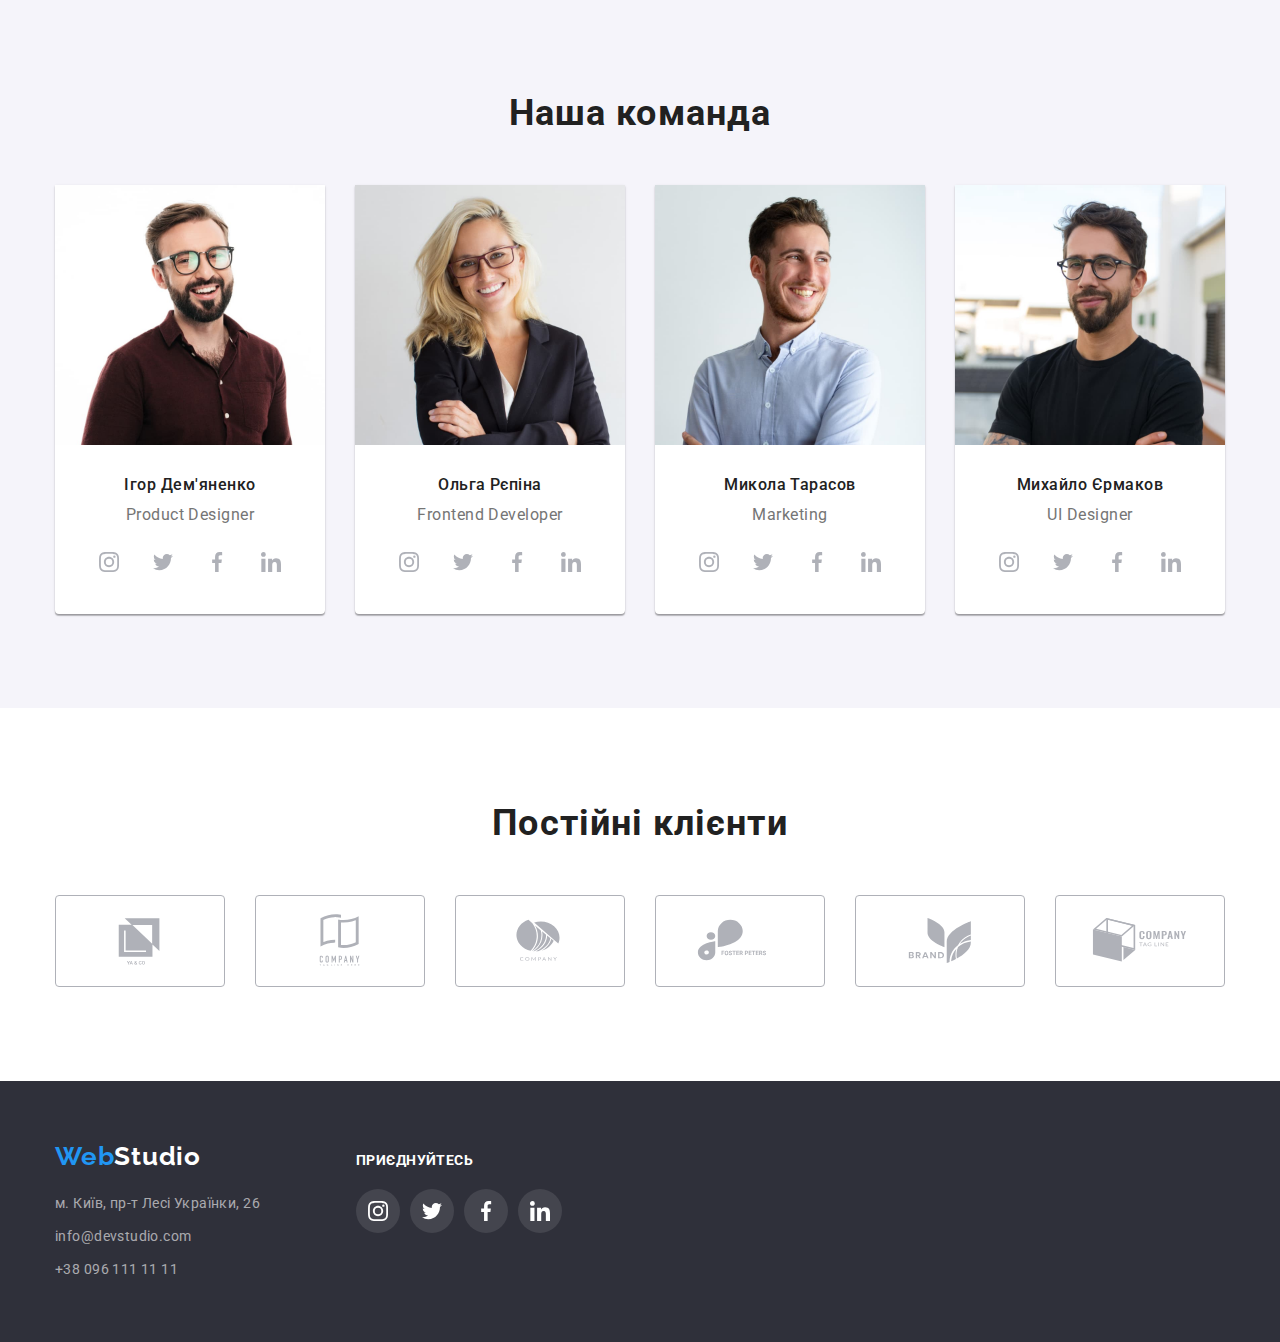
==== commit f7b38fd7: "Виправляє колір ховера у футері" ====
--- a/index.html
+++ b/index.html
@@ -369,7 +369,7 @@
               <ul>
                 <li class="address-list">
                   <a
-                    class="address-map address-decoration"
+                    class="address-mt address-decoration"
                     href="https://goo.gl/maps/9zyACpa9hZPZb91w9"
                     target="_blank"
                     rel="nofollow noopener noreferrer"
--- a/css/styles.css
+++ b/css/styles.css
@@ -437,9 +437,7 @@
 .address-list:not(:last-child) {
   margin-bottom: 9px;
 }
-.address-map {
-  color: var(--defult-color);
-}
+
 .address-mt {
   color: rgba(255, 255, 255, 0.6);
 }
@@ -450,13 +448,9 @@
   font-style: normal;
 }
 
-.address-map:hover,
-.address-map:focus {
-  color: var(--accent-color);
-}
 .address-mt:hover,
 .address-mt:focus {
-  color: var(--accent-color);
+  color:var(--defult-color);
 }
 
 .connect-title{
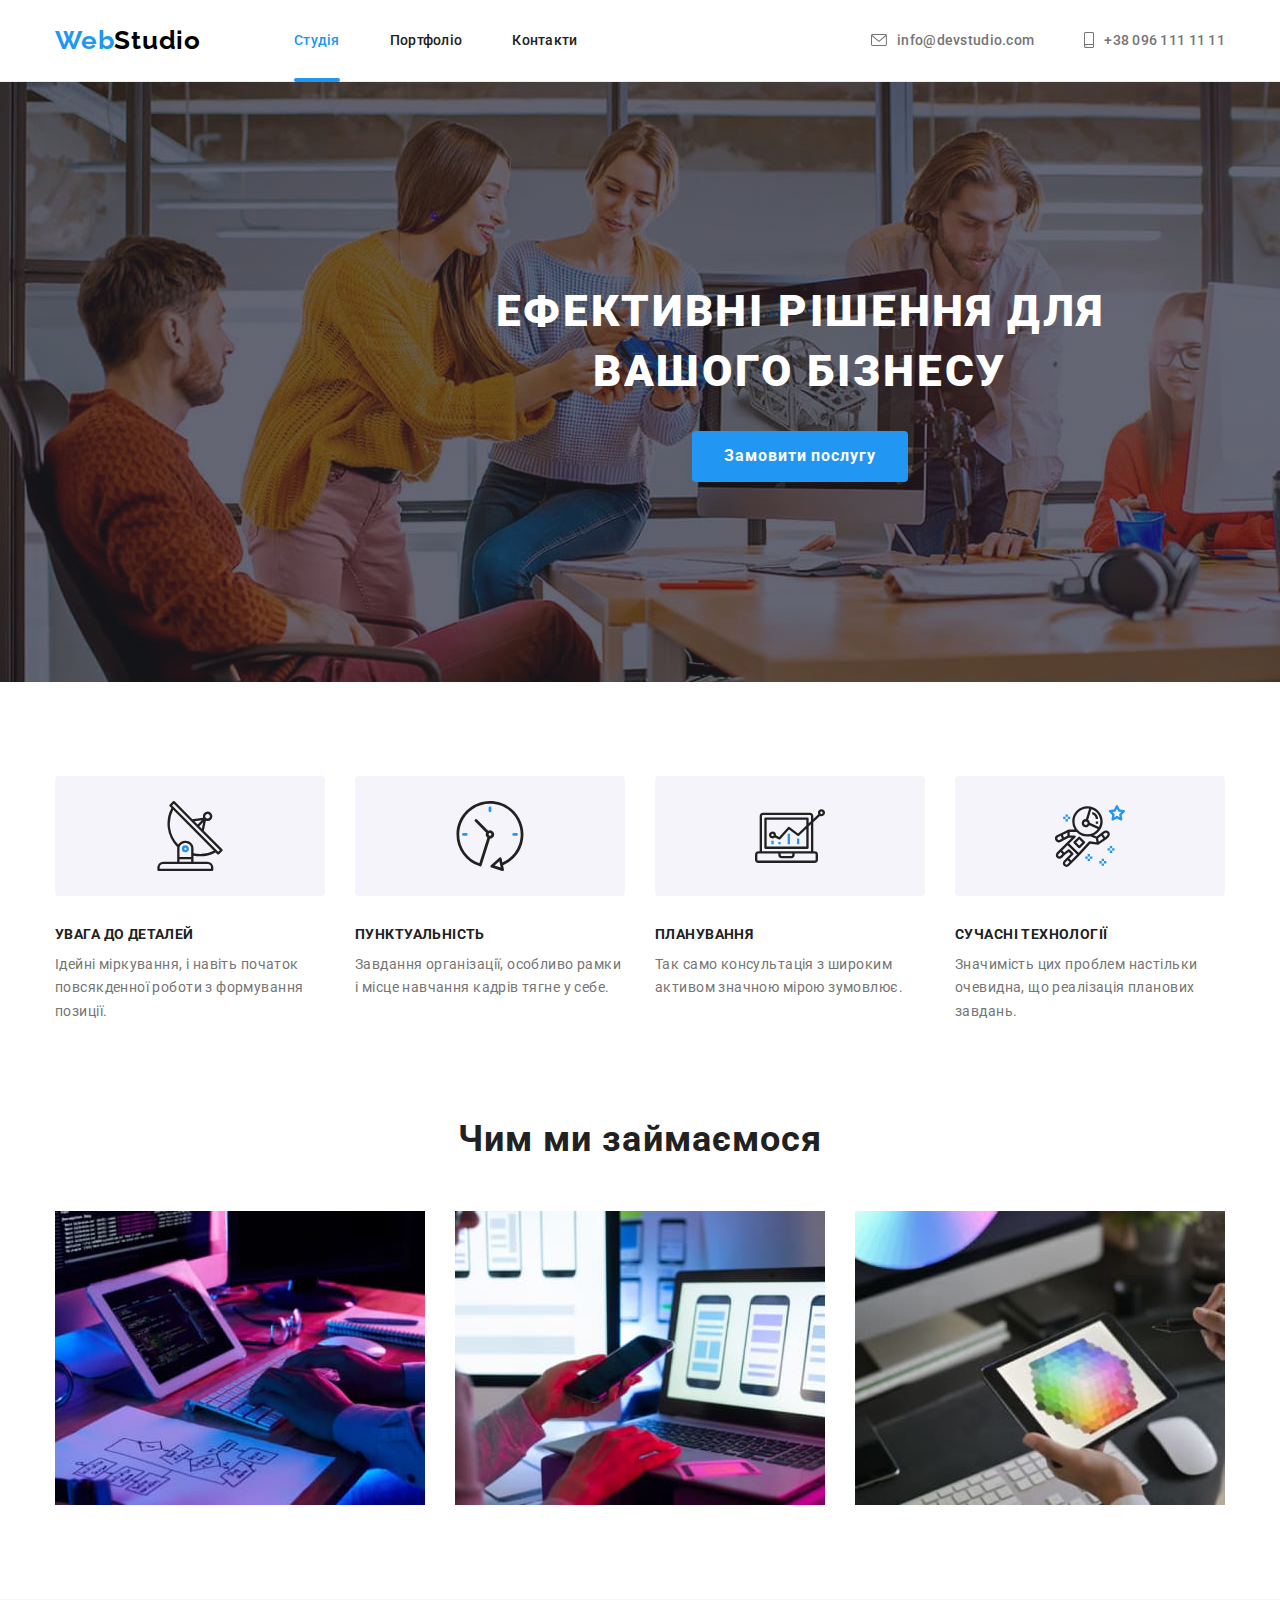
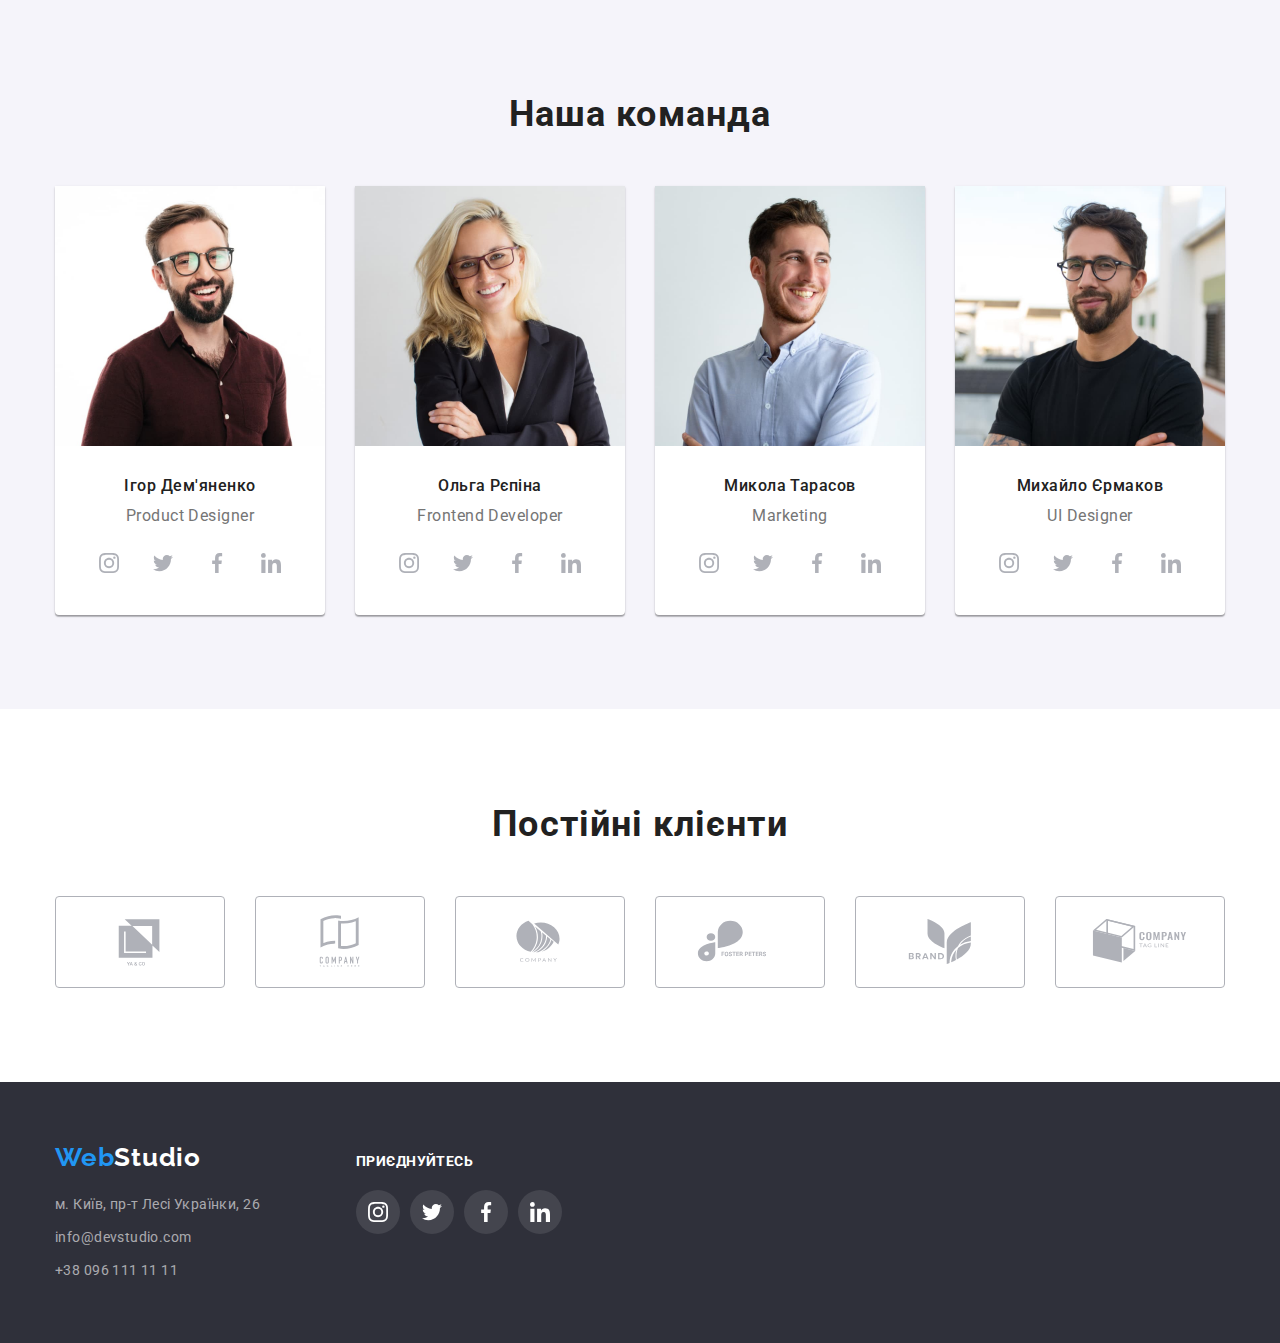
==== commit 6379f8fb: "Додає псевдоєлемент до шапки сайту" ====
--- a/index.html
+++ b/index.html
@@ -19,7 +19,7 @@
   </head>
 
   <body>
-    <header class="header-box">
+    <header class="header-box border">
       <!--Навігація-->
       <div class="container main-nav">
         <nav class="second-nav">
@@ -131,17 +131,37 @@
           <h2 class="second-title">Чим ми займаємося</h2>
           <ul class="doing-list">
             <li class="item">
-              <img src="./images/box1.jpg" alt="Програміст набирає код" width="370" />
+              <img
+                src="./images/box1.jpg"
+                alt="Програміст набирає код"
+                width="370"
+                class="doing-box1"
+              />
+              <div class="doing-thumb">
+                <h3 class="doing-decoration">Десктопні додатки</h3>
+              </div>
             </li>
             <li class="item">
               <img
                 src="./images/box2.jpg"
                 alt="Програміст адаптує сайт на мобільні присторої"
                 width="370"
+                class="doing-box2"
               />
-            </li>
-            <li class="item">
-              <img src="./images/box3.jpg" alt="Програміст підбирає колір до сайту" width="370" />
+              <div class="doing-thumb">
+                <h3 class="doing-decoration">Мобільні додатки</h3>
+              </div>
+            </li>
+            <li class="item">
+              <img
+                src="./images/box3.jpg"
+                alt="Програміст підбирає колір до сайту"
+                width="370"
+                class="doing-box3"
+              />
+              <div class="doing-thumb">
+                <h3 class="doing-decoration">Дизайнерські рішення</h3>
+              </div>
             </li>
           </ul>
         </div>
--- a/css/styles.css
+++ b/css/styles.css
@@ -110,7 +110,22 @@
 .active-site {
   color: var(--accent-color);
 }
-
+.item{
+  position: relative;
+  
+
+}
+.active-site::after{
+  content:'';
+  left: 0;
+  width: 100%;
+  height: 4px;
+  background-color:var(--accent-color);
+  position: absolute;
+  border-radius:2px;
+  bottom: -1px;
+  
+}
 /* Контакти */
 
 .icon-envelope {
@@ -271,6 +286,36 @@
 .doing-list .item:nth-child(3n) {
   margin-right: 0px;
 }
+.doing-thumb{
+  width: 100%;
+  height: 70px;
+  background-color: rgba(47, 48, 58, 0.8);
+  left: 0;
+  bottom:0;
+  position: absolute;
+  
+  margin:auto;
+  text-align: center;
+  
+  opacity: 0;
+}
+
+.doing-decoration{
+display: inline-block;
+font-weight: 700;
+font-size: 14px;
+line-height: 1.2;
+margin-top:27px;
+
+
+letter-spacing: 0.03em;
+text-transform: uppercase;
+
+color: #FFFFFF;
+}
+.item:hover .doing-thumb{
+  opacity: 1;
+}
 
 .title-features {
   color: var(--second-color);
